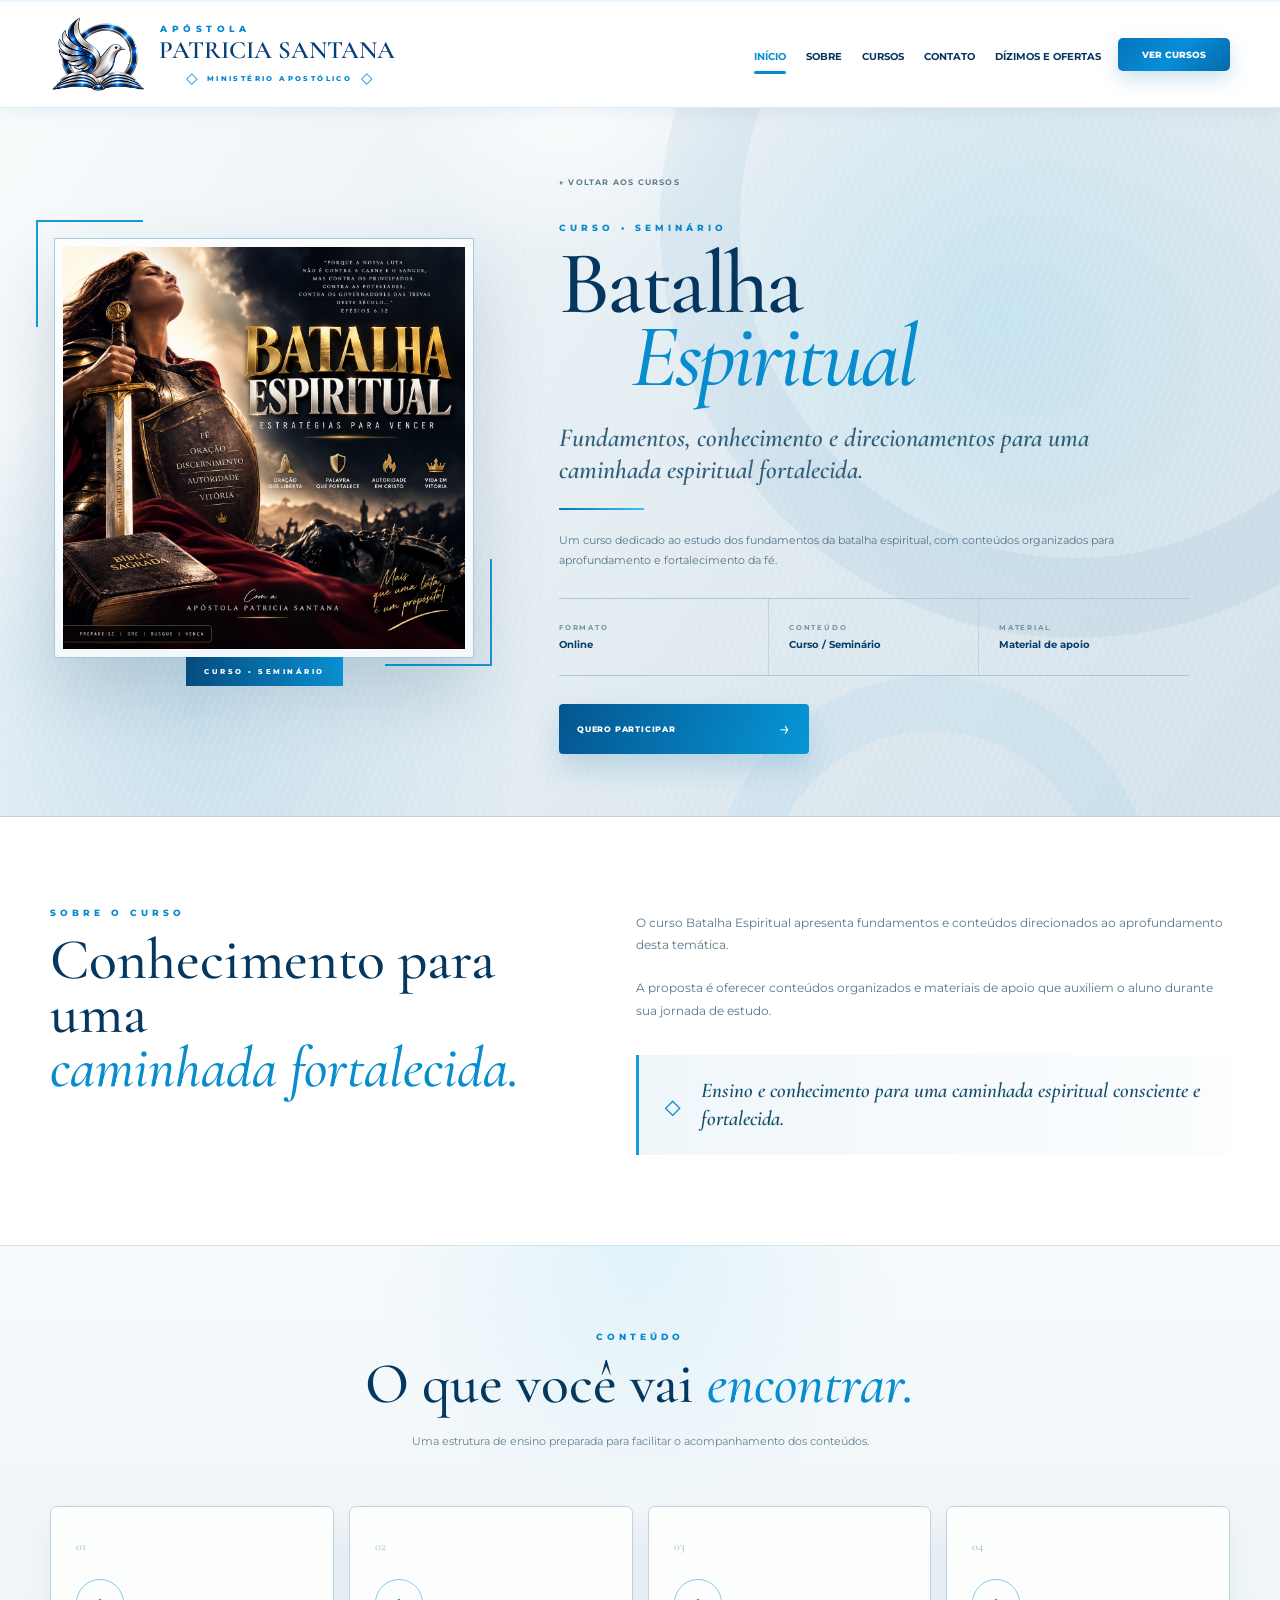
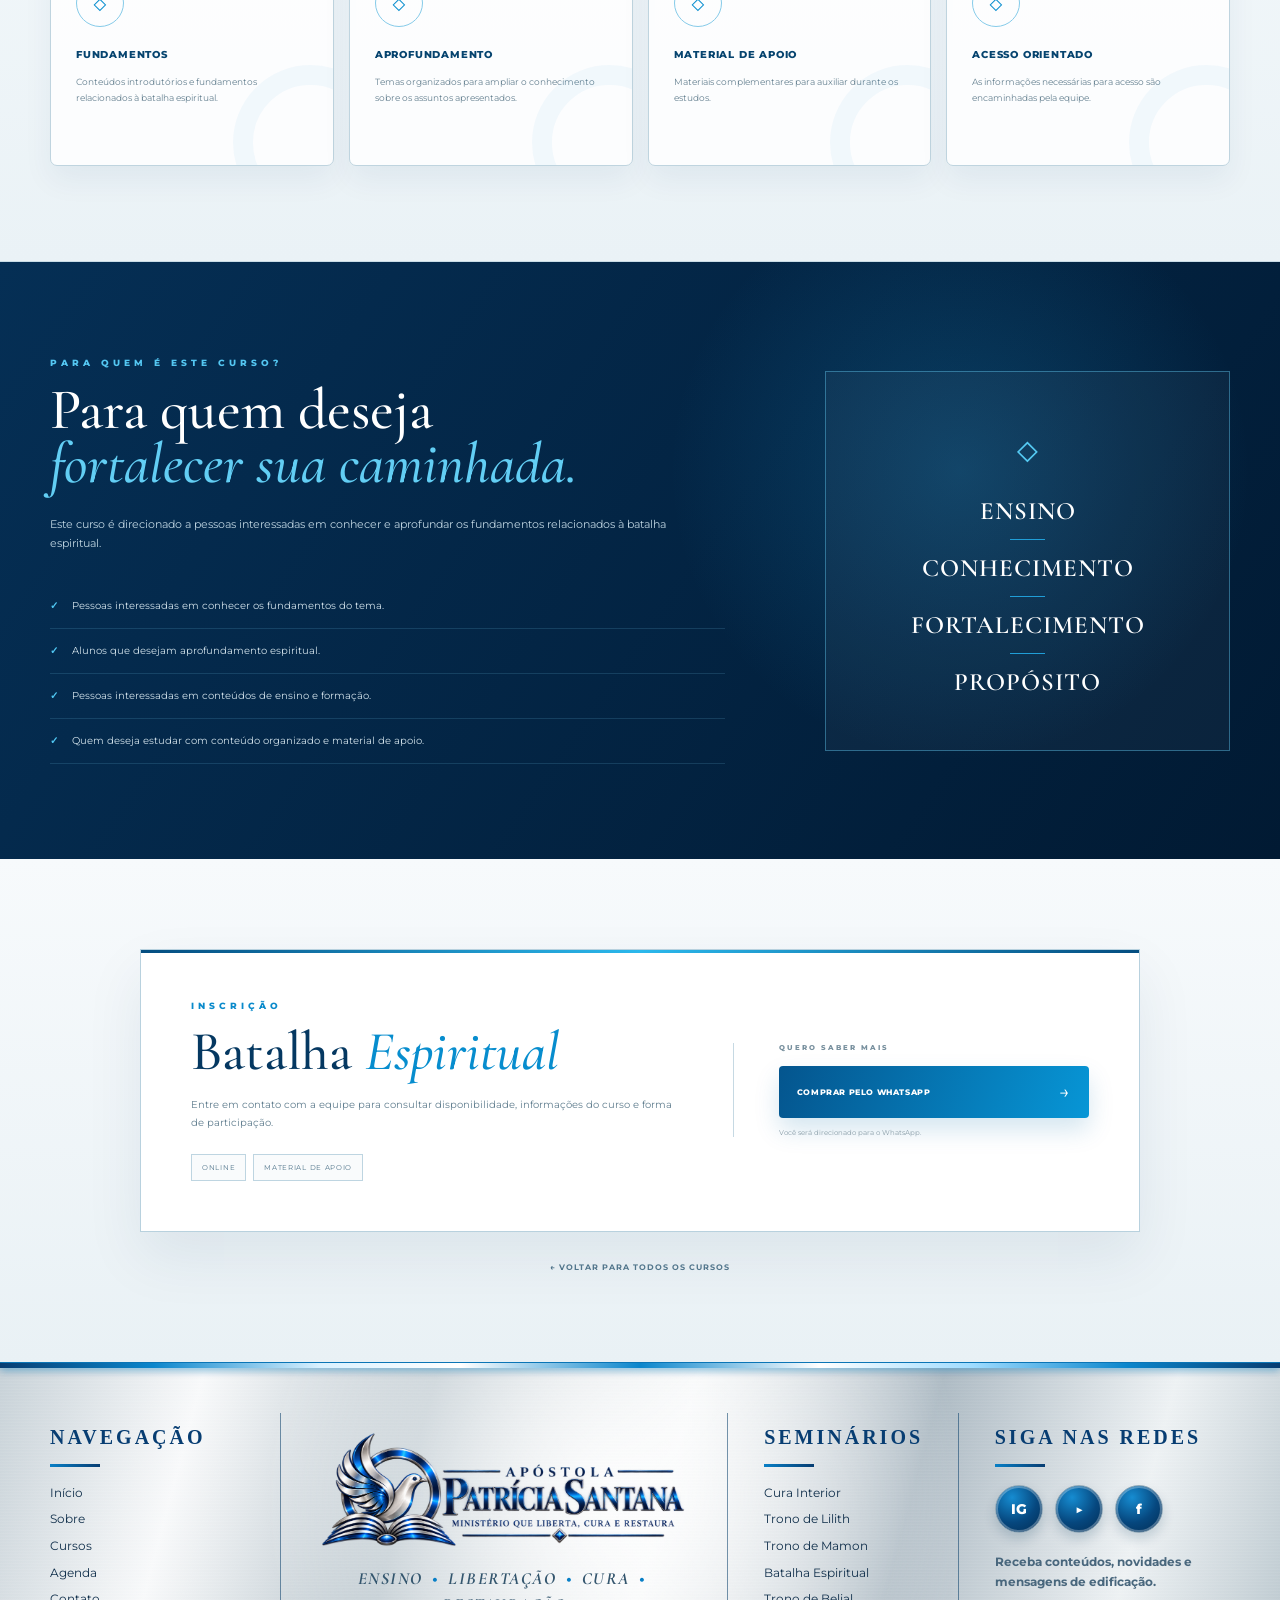
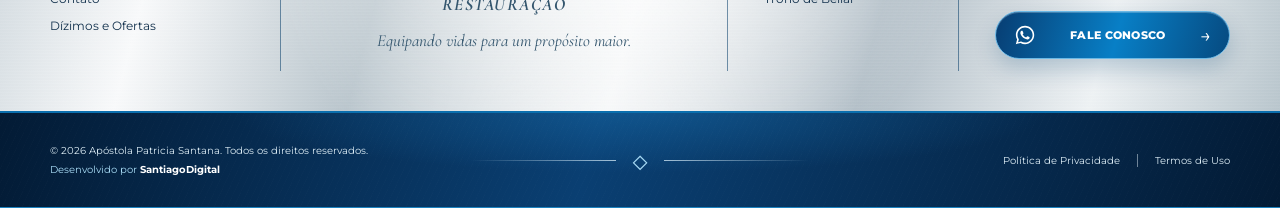
==== batalha-espiritual.html @ c406873e "Create batalha-espiritual.html" ====
<!DOCTYPE html>
<html lang="pt-BR">
<head>
    <meta charset="UTF-8">
    <meta name="viewport" content="width=device-width, initial-scale=1.0">

    <title>Batalha Espiritual | Apóstola Patricia Santana</title>
    <meta name="description" content="Conheça o curso Batalha Espiritual da Apóstola Patricia Santana.">

    <link rel="preconnect" href="https://fonts.googleapis.com">
    <link rel="preconnect" href="https://fonts.gstatic.com" crossorigin>

    <link href="https://fonts.googleapis.com/css2?family=Cormorant+Garamond:ital,wght@0,500;0,600;1,500;1,600&family=Montserrat:wght@400;500;600;700;800&display=swap" rel="stylesheet">

    <link rel="stylesheet" href="style.css">
    <link rel="stylesheet" href="css/header.css?v=5">
    <link rel="stylesheet" href="css/footer.css?v=6">
    <link rel="stylesheet" href="curso-detalhes.css?v=1">
</head>

<body>

<div id="site-header-slot"></div>

<main class="pagina-curso">

    <section class="curso-hero-detalhes">

        <div class="curso-hero-brilho curso-hero-brilho-1"></div>
        <div class="curso-hero-brilho curso-hero-brilho-2"></div>

        <div class="curso-detalhes-wrap curso-hero-grid">

            <div class="curso-hero-imagem">

                <div class="curso-hero-imagem-moldura">
                    <img src="batalha-espiritual.png" alt="Curso Batalha Espiritual">
                </div>

                <span class="curso-hero-imagem-legenda">
                    CURSO • SEMINÁRIO
                </span>

            </div>

            <div class="curso-hero-conteudo">

                <a class="curso-voltar-topo" href="cursos.html">
                    ← VOLTAR AOS CURSOS
                </a>

                <p class="curso-detalhes-kicker">
                    CURSO • SEMINÁRIO
                </p>

                <h1>
                    Batalha
                    <em>Espiritual</em>
                </h1>

                <p class="curso-hero-frase">
                    Fundamentos, conhecimento e direcionamentos para uma caminhada espiritual fortalecida.
                </p>

                <div class="curso-hero-linha"></div>

                <p class="curso-hero-descricao">
                    Um curso dedicado ao estudo dos fundamentos da batalha espiritual,
                    com conteúdos organizados para aprofundamento e fortalecimento da fé.
                </p>

                <div class="curso-info-rapida">

                    <div>
                        <span>FORMATO</span>
                        <strong>Online</strong>
                    </div>

                    <div>
                        <span>CONTEÚDO</span>
                        <strong>Curso / Seminário</strong>
                    </div>

                    <div>
                        <span>MATERIAL</span>
                        <strong>Material de apoio</strong>
                    </div>

                </div>

                <a class="curso-hero-cta"
                   href="https://wa.me/5511987663744?text=Ol%C3%A1%21%20Gostaria%20de%20saber%20mais%20sobre%20o%20curso%20Batalha%20Espiritual."
                   target="_blank"
                   rel="noopener">

                    <span>QUERO PARTICIPAR</span>
                    <b>→</b>

                </a>

            </div>

        </div>

    </section>


    <section class="curso-sobre">

        <div class="curso-detalhes-wrap curso-sobre-grid">

            <div class="curso-sobre-titulo">

                <p class="curso-detalhes-kicker">
                    SOBRE O CURSO
                </p>

                <h2>
                    Conhecimento para uma
                    <em>caminhada fortalecida.</em>
                </h2>

            </div>

            <div class="curso-sobre-texto">

                <p>
                    O curso Batalha Espiritual apresenta fundamentos e conteúdos
                    direcionados ao aprofundamento desta temática.
                </p>

                <p>
                    A proposta é oferecer conteúdos organizados e materiais
                    de apoio que auxiliem o aluno durante sua jornada de estudo.
                </p>

                <div class="curso-frase-destaque">

                    <span>◇</span>

                    <p>
                        Ensino e conhecimento para uma caminhada
                        espiritual consciente e fortalecida.
                    </p>

                </div>

            </div>

        </div>

    </section>


    <section class="curso-conteudo-secao">

        <div class="curso-detalhes-wrap">

            <div class="curso-secao-cabecalho">

                <p class="curso-detalhes-kicker">
                    CONTEÚDO
                </p>

                <h2>
                    O que você vai
                    <em>encontrar.</em>
                </h2>

                <p>
                    Uma estrutura de ensino preparada para facilitar o acompanhamento dos conteúdos.
                </p>

            </div>

            <div class="curso-beneficios-grid">

                <article class="curso-beneficio">
                    <span class="curso-beneficio-numero">01</span>
                    <div class="curso-beneficio-icone">◇</div>
                    <h3>FUNDAMENTOS</h3>
                    <p>Conteúdos introdutórios e fundamentos relacionados à batalha espiritual.</p>
                </article>

                <article class="curso-beneficio">
                    <span class="curso-beneficio-numero">02</span>
                    <div class="curso-beneficio-icone">◇</div>
                    <h3>APROFUNDAMENTO</h3>
                    <p>Temas organizados para ampliar o conhecimento sobre os assuntos apresentados.</p>
                </article>

                <article class="curso-beneficio">
                    <span class="curso-beneficio-numero">03</span>
                    <div class="curso-beneficio-icone">◇</div>
                    <h3>MATERIAL DE APOIO</h3>
                    <p>Materiais complementares para auxiliar durante os estudos.</p>
                </article>

                <article class="curso-beneficio">
                    <span class="curso-beneficio-numero">04</span>
                    <div class="curso-beneficio-icone">◇</div>
                    <h3>ACESSO ORIENTADO</h3>
                    <p>As informações necessárias para acesso são encaminhadas pela equipe.</p>
                </article>

            </div>

        </div>

    </section>


    <section class="curso-publico">

        <div class="curso-detalhes-wrap curso-publico-grid">

            <div class="curso-publico-conteudo">

                <p class="curso-detalhes-kicker">
                    PARA QUEM É ESTE CURSO?
                </p>

                <h2>
                    Para quem deseja
                    <em>fortalecer sua caminhada.</em>
                </h2>

                <p class="curso-publico-intro">
                    Este curso é direcionado a pessoas interessadas em conhecer
                    e aprofundar os fundamentos relacionados à batalha espiritual.
                </p>

                <ul class="curso-publico-lista">

                    <li><span>✓</span> Pessoas interessadas em conhecer os fundamentos do tema.</li>

                    <li><span>✓</span> Alunos que desejam aprofundamento espiritual.</li>

                    <li><span>✓</span> Pessoas interessadas em conteúdos de ensino e formação.</li>

                    <li><span>✓</span> Quem deseja estudar com conteúdo organizado e material de apoio.</li>

                </ul>

            </div>

            <div class="curso-publico-destaque">

                <span class="curso-publico-simbolo">◇</span>

                <p>ENSINO</p>
                <i></i>

                <p>CONHECIMENTO</p>
                <i></i>

                <p>FORTALECIMENTO</p>
                <i></i>

                <p>PROPÓSITO</p>

            </div>

        </div>

    </section>


    <section class="curso-inscricao">

        <div class="curso-detalhes-wrap">

            <div class="curso-inscricao-card">

                <div class="curso-inscricao-texto">

                    <p class="curso-detalhes-kicker">
                        INSCRIÇÃO
                    </p>

                    <h2>
                        Batalha
                        <em>Espiritual</em>
                    </h2>

                    <p>
                        Entre em contato com a equipe para consultar disponibilidade,
                        informações do curso e forma de participação.
                    </p>

                    <div class="curso-inscricao-tags">
                        <span>ONLINE</span>
                        <span>MATERIAL DE APOIO</span>
                    </div>

                </div>

                <div class="curso-inscricao-acao">

                    <p>QUERO SABER MAIS</p>

                    <a href="https://wa.me/5511987663744?text=Ol%C3%A1%21%20Gostaria%20de%20saber%20mais%20e%20comprar%20o%20curso%20Batalha%20Espiritual."
                       target="_blank"
                       rel="noopener">

                        COMPRAR PELO WHATSAPP
                        <span>→</span>

                    </a>

                    <small>Você será direcionado para o WhatsApp.</small>

                </div>

            </div>

            <a class="curso-voltar-final" href="cursos.html">
                ← VOLTAR PARA TODOS OS CURSOS
            </a>

        </div>

    </section>

</main>

<div id="site-footer-slot"></div>

<script src="js/components.js?v=6"></script>

</body>
</html>
---- style.css ----
/* =========================================================
   APÓSTOLA PATRICIA SANTANA
   SITE AZUL + PRATA METÁLICO
   CSS COMPLETO DA HOME
========================================================= */

/* =========================================================
   VARIÁVEIS / RESET
========================================================= */

:root {
    --navy: #052f5f;
    --navy-dark: #031d3b;
    --blue: #087fc6;
    --blue-light: #38ace8;
    --silver: #d9e2e8;
    --silver-light: #f5f8fa;
    --text: #19364f;
    --muted: #61788b;
    --line: #c8d5dd;
    --white: #ffffff;
}

* {
    margin: 0;
    padding: 0;
    box-sizing: border-box;
}

html {
    scroll-behavior: smooth;
}

body {
    margin: 0;
    font-family: "Montserrat", Arial, sans-serif;
    color: var(--text);
    background: #ffffff;
    overflow-x: hidden;
}

img {
    display: block;
    max-width: 100%;
}

a {
    color: inherit;
    text-decoration: none;
}

button,
input,
textarea,
select {
    font: inherit;
}

.wrap {
    width: min(1180px, calc(100% - 48px));
    margin: 0 auto;
}


/* =========================================================
   CABEÇALHO
========================================================= */

.header {
    position: sticky;
    top: 0;
    z-index: 1000;
    width: 100%;
    background:
        linear-gradient(
            90deg,
            #ffffff 0%,
            #ffffff 56%,
            #f4f8fb 100%
        );
    border-bottom: 1px solid #d8e2e9;
    box-shadow: 0 5px 22px rgba(4, 46, 87, 0.05);
}

.navwrap {
    min-height: 98px;
    display: flex;
    align-items: center;
    gap: 28px;
}

.brand {
    display: flex;
    align-items: center;
    gap: 13px;
    flex-shrink: 0;
}

.brand img {
    width: 92px;
    height: 78px;
    object-fit: contain;
}

.brand span {
    display: flex;
    flex-direction: column;
    justify-content: center;
}

.brand strong {
    font-family: Georgia, "Times New Roman", serif;
    font-size: 17px;
    line-height: 1;
    letter-spacing: 1px;
    color: #073f78;
    white-space: nowrap;
}

.brand small {
    margin-top: 8px;
    color: #087fc6;
    font-size: 9px;
    font-weight: 700;
    letter-spacing: 4px;
    line-height: 1;
    white-space: nowrap;
}

.header nav {
    margin-left: auto;
    display: flex;
    align-items: center;
    gap: 30px;
}

.header nav a {
    position: relative;
    padding: 39px 0 35px;
    color: #061f38;
    font-size: 11px;
    font-weight: 700;
    white-space: nowrap;
}

.header nav a::after {
    content: "";
    position: absolute;
    left: 50%;
    bottom: 22px;
    width: 0;
    height: 2px;
    background: #0787d4;
    transform: translateX(-50%);
    transition: width 0.25s ease;
}

.header nav a:hover::after,
.header nav a.active::after {
    width: 100%;
}

.header nav a:hover,
.header nav a.active {
    color: #087fc6;
}

.topbtn {
    flex-shrink: 0;
    min-width: 140px;
    padding: 13px 15px;
    border-radius: 6px;
    background:
        linear-gradient(
            135deg,
            #056cae 0%,
            #0b8bd3 55%,
            #056aa9 100%
        );
    color: #ffffff;
    text-align: center;
    font-size: 12px;
    font-weight: 700;
    box-shadow: 0 10px 24px rgba(5, 105, 170, 0.22);
    transition: 0.25s ease;
}

.topbtn:hover {
    transform: translateY(-2px);
    box-shadow: 0 14px 28px rgba(5, 105, 170, 0.3);
}

.menu {
    display: none;
    border: 0;
    background: transparent;
    color: #073f78;
    font-size: 27px;
    cursor: pointer;
}


/* =========================================================
   ELEMENTOS GERAIS
========================================================= */

.eyebrow {
    margin-bottom: 18px;
    color: #087fc6;
    font-size: 11px;
    font-weight: 800;
    letter-spacing: 4px;
    text-transform: uppercase;
}

.eyebrow.light {
    color: #5bc4ff;
}

.btn {
    display: inline-flex;
    align-items: center;
    justify-content: center;
    min-height: 50px;
    padding: 0 27px;
    border-radius: 5px;
    font-size: 11px;
    font-weight: 800;
    letter-spacing: 0.6px;
    transition: 0.25s ease;
}

.btn.primary {
    color: #ffffff;
    background:
        linear-gradient(
            135deg,
            #034e8c,
            #078bd3 55%,
            #034e8c
        );
    box-shadow: 0 10px 25px rgba(2, 75, 135, 0.22);
}

.btn.primary:hover {
    transform: translateY(-2px);
    box-shadow: 0 14px 28px rgba(2, 75, 135, 0.3);
}

.btn.secondary {
    color: #073f78;
    border: 1px solid #9eb5c5;
    background: rgba(255, 255, 255, 0.55);
}

.btn.secondary:hover {
    border-color: #087fc6;
    background: #ffffff;
}

.btn.white {
    color: #073f78;
    background: #ffffff;
    box-shadow: 0 10px 28px rgba(0, 0, 0, 0.13);
}


/* =========================================================
   HERO
========================================================= */

.hero {
    position: relative;
    overflow: hidden;
    padding: 105px 0 92px;

    background:
        radial-gradient(
            circle at 80% 24%,
            rgba(255, 255, 255, 0.95) 0,
            rgba(255, 255, 255, 0.3) 22%,
            transparent 43%
        ),
        linear-gradient(
            118deg,
            #edf2f5 0%,
            #cbd5dc 29%,
            #f9fafb 53%,
            #bcc9d2 77%,
            #edf3f6 100%
        );
}

.hero::before {
    content: "";
    position: absolute;
    inset: 0;
    opacity: 0.25;
    pointer-events: none;
    background:
        repeating-linear-gradient(
            105deg,
            transparent 0,
            transparent 4px,
            rgba(255,255,255,0.4) 5px,
            transparent 6px
        );
}

.hero::after {
    content: "";
    position: absolute;
    width: 620px;
    height: 620px;
    right: -270px;
    top: -260px;
    border: 75px solid rgba(4, 111, 180, 0.08);
    border-radius: 50%;
}

.hero-grid {
    position: relative;
    z-index: 2;
    display: grid;
    grid-template-columns: 1.05fr 0.95fr;
    align-items: center;
    gap: 85px;
}

.hero h1 {
    max-width: 690px;
    color: #07375f;
    font-family: "Cormorant Garamond", Georgia, serif;
    font-size: clamp(52px, 5vw, 78px);
    font-weight: 600;
    line-height: 0.93;
    letter-spacing: -2px;
}

.hero h1 em {
    color: #0786d1;
    font-weight: 500;
}

.lead {
    max-width: 600px;
    margin-top: 28px;
    color: #536f82;
    font-size: 15px;
    line-height: 1.9;
}

.actions {
    display: flex;
    flex-wrap: wrap;
    gap: 13px;
    margin-top: 34px;
}

.hero-tags {
    display: flex;
    flex-wrap: wrap;
    gap: 26px;
    margin-top: 46px;
    padding-top: 25px;
    border-top: 1px solid rgba(7, 63, 120, 0.18);
}

.hero-tags span {
    color: #0786d1;
    font-family: Georgia, serif;
    font-size: 14px;
}

.hero-tags b {
    margin-left: 7px;
    color: #19364f;
    font-family: "Montserrat", sans-serif;
    font-size: 13px;
    letter-spacing: 0.5px;
}

.hero-art {
    position: relative;
    min-height: 520px;
    display: flex;
    align-items: center;
    justify-content: center;
}

.chrome {
    position: relative;
    width: min(420px, 100%);
    padding: 10px;
    border-radius: 210px 210px 22px 22px;
    background:
        linear-gradient(
            135deg,
            #ffffff 0%,
            #8f9ca5 16%,
            #ffffff 31%,
            #057fc7 46%,
            #dce4e9 62%,
            #ffffff 78%,
            #537181 100%
        );
    box-shadow:
        0 28px 50px rgba(5, 42, 72, 0.18),
        0 0 0 1px rgba(6, 72, 120, 0.18);
}

.photo {
    height: 500px;
    border-radius: 200px 200px 15px 15px;
    display: flex;
    flex-direction: column;
    align-items: center;
    justify-content: center;
    overflow: hidden;

    background:
        radial-gradient(
            circle at 50% 25%,
            #ffffff 0%,
            #edf2f5 30%,
            #aab8c2 72%,
            #708592 100%
        );
}

.photo span {
    color: rgba(5, 66, 112, 0.26);
    font-family: "Cormorant Garamond", Georgia, serif;
    font-size: 100px;
    font-weight: 600;
}

.photo small {
    color: #456478;
    font-size: 9px;
    font-weight: 800;
    letter-spacing: 3px;
}

.floating {
    position: absolute;
    right: -15px;
    bottom: 45px;
    min-width: 245px;
    padding: 20px 25px;
    border: 1px solid rgba(255,255,255,0.75);
    border-radius: 8px;
    background:
        linear-gradient(
            135deg,
            rgba(255,255,255,0.94),
            rgba(213,226,235,0.94)
        );
    box-shadow: 0 18px 38px rgba(5, 49, 84, 0.18);
}

.floating small {
    display: block;
    margin-bottom: 7px;
    color: #0786d1;
    font-size: 9px;
    font-weight: 800;
    letter-spacing: 2px;
}

.floating strong {
    color: #073f78;
    font-family: Georgia, serif;
    font-size: 18px;
    line-height: 1.25;
}


/* =========================================================
   TRAJETÓRIA — CARDS COM IMAGENS
========================================================= */

.trajetoria-nova {
    position: relative;
    padding: 78px 0 72px;
    overflow: hidden;
    border-top: 1px solid #c8d7e1;
    border-bottom: 1px solid #c8d7e1;
    background:
        radial-gradient(circle at 50% 42%, rgba(255,255,255,.98) 0%, rgba(255,255,255,.82) 24%, transparent 48%),
        linear-gradient(120deg, #edf4f8 0%, #fff 28%, #e5eff5 52%, #fff 74%, #e8f1f6 100%);
}

.trajetoria-nova::before,
.trajetoria-nova::after {
    content: "";
    position: absolute;
    width: 520px;
    height: 520px;
    border: 72px solid rgba(15,133,205,.045);
    border-radius: 50%;
    pointer-events: none;
}

.trajetoria-nova::before { left: -330px; top: -260px; }
.trajetoria-nova::after { right: -330px; bottom: -300px; }

.trajetoria-showcase {
    position: relative;
    z-index: 2;
    display: grid;
    grid-template-columns: .92fr .92fr 1.65fr .92fr .92fr;
    align-items: center;
    gap: 18px;
}

.trajetoria-card {
    min-width: 0;
    overflow: hidden;
    border: 1px solid rgba(8,92,151,.12);
    border-radius: 18px;
    background: rgba(255,255,255,.88);
    box-shadow: 0 18px 38px rgba(10,68,108,.10);
    transition: .25s ease;
}

.trajetoria-card:hover {
    transform: translateY(-5px);
    box-shadow: 0 24px 46px rgba(10,68,108,.16);
}

.trajetoria-card > img {
    width: 100%;
    height: 185px;
    object-fit: cover;
}

.trajetoria-card-copy {
    min-height: 176px;
    padding: 22px 15px 24px;
    display: flex;
    flex-direction: column;
    align-items: center;
    text-align: center;
}

.trajetoria-card-copy h3 {
    min-height: 46px;
    display: flex;
    align-items: center;
    justify-content: center;
    color: #073f72;
    font-size: 12px;
    font-weight: 800;
    line-height: 1.35;
}

.trajetoria-card-copy > span {
    width: 42px;
    height: 2px;
    margin: 15px 0;
    background: linear-gradient(90deg, #0a73b8, #35b8f2);
}

.trajetoria-card-copy p {
    color: #617b8e;
    font-size: 11px;
    line-height: 1.65;
}

.trajetoria-centro {
    min-width: 0;
    padding: 0 22px;
    display: flex;
    flex-direction: column;
    align-items: center;
    justify-content: center;
    text-align: center;
}

.trajetoria-centro small {
    color: #087fc6;
    font-size: 15px;
    font-weight: 800;
    letter-spacing: 5px;
}

.trajetoria-mini-line {
    width: 48px;
    height: 2px;
    margin: 15px 0 22px;
    background: linear-gradient(90deg, transparent, #1596dc, transparent);
}

.trajetoria-centro h2 {
    margin: 0;
    color: #073f72;
    font-family: "Cormorant Garamond", Georgia, serif;
    font-size: clamp(45px, 4vw, 64px);
    font-weight: 600;
    line-height: .84;
    letter-spacing: -1px;
}

.trajetoria-centro h2 em {
    color: #078bd3;
    font-weight: 500;
}

.trajetoria-ornamento {
    width: 100%;
    margin: 25px 0 20px;
    display: flex;
    align-items: center;
    justify-content: center;
    gap: 13px;
}

.trajetoria-ornamento i {
    width: 90px;
    height: 1px;
    background: linear-gradient(90deg, transparent, #78a9c8);
}

.trajetoria-ornamento i:last-child { transform: rotate(180deg); }

.trajetoria-ornamento b {
    color: #0786d1;
    font-size: 25px;
    font-weight: 400;
}

.trajetoria-frase {
    margin: 0;
    color: #153f67;
    font-family: "Cormorant Garamond", Georgia, serif;
    font-size: 25px;
    line-height: 1.15;
}

.trajetoria-frase em {
    color: #078bd3;
    font-weight: 600;
}

.trajetoria-impacto {
    margin-top: 15px;
    color: #073f72;
    font-family: "Cormorant Garamond", Georgia, serif;
    font-size: 15px;
    font-weight: 600;
    letter-spacing: 1.5px;
}

.trajetoria-link {
    margin-top: 24px;
    padding: 12px 25px;
    border: 1px solid #168dd1;
    border-radius: 28px;
    color: #087fc6;
    background: rgba(255,255,255,.58);
    font-size: 9px;
    font-weight: 800;
    transition: .25s ease;
}

.trajetoria-link:hover {
    color: #fff;
    background: #087fc6;
}


/* =========================================================
   CURSOS
========================================================= */

.courses {
    position: relative;
    padding: 100px 0 110px;
    overflow: hidden;

    background:
        radial-gradient(
            circle at 75% 15%,
            rgba(20, 138, 210, 0.22),
            transparent 32%
        ),
        linear-gradient(
            135deg,
            #021a31 0%,
            #063d70 47%,
            #02172c 100%
        );
}

.courses::before {
    content: "";
    position: absolute;
    inset: 0;
    opacity: 0.12;
    background:
        repeating-linear-gradient(
            115deg,
            transparent 0,
            transparent 5px,
            rgba(255,255,255,0.15) 6px
        );
}

.courses .wrap {
    position: relative;
    z-index: 2;
}

.section-head {
    margin-bottom: 42px;
    display: flex;
    align-items: flex-end;
    justify-content: space-between;
    gap: 30px;
}

.section-head h2 {
    max-width: 680px;
    color: #ffffff;
    font-family: "Cormorant Garamond", Georgia, serif;
    font-size: clamp(39px, 4vw, 58px);
    font-weight: 500;
    line-height: 1;
}

.section-head h2 em {
    color: #68c9ff;
    font-weight: 500;
}

.section-head > a {
    padding-bottom: 7px;
    color: #7fd1ff;
    border-bottom: 1px solid #7fd1ff;
    font-size: 10px;
    font-weight: 800;
}

.cards {
    display: grid;
    grid-template-columns: repeat(4, 1fr);
    gap: 18px;
}

.cards article {
    overflow: hidden;
    border: 1px solid rgba(180, 222, 246, 0.22);
    border-radius: 8px;
    background:
        linear-gradient(
            160deg,
            rgba(255,255,255,0.11),
            rgba(255,255,255,0.035)
        );
    box-shadow: 0 20px 40px rgba(0,0,0,0.16);
    transition: transform 0.25s ease, border-color 0.25s ease;
}

.cards article:hover {
    transform: translateY(-6px);
    border-color: rgba(100, 199, 255, 0.6);
}

.cards article > img {
    width: 100%;
    aspect-ratio: 4 / 3;
    object-fit: cover;
}

.cards article > div {
    padding: 24px 22px 26px;
}

.cards h3 {
    color: #ffffff;
    font-family: "Cormorant Garamond", Georgia, serif;
    font-size: 27px;
    font-weight: 600;
}

.cards p {
    min-height: 58px;
    margin-top: 10px;
    color: #bed1de;
    font-size: 12px;
    line-height: 1.65;
}

.cards a {
    display: inline-block;
    margin-top: 18px;
    color: #5cc5ff;
    font-size: 10px;
    font-weight: 800;
    letter-spacing: 1px;
}


/* =========================================================
   BATALHA ESPIRITUAL
========================================================= */

.feature {
    padding: 100px 0;
    overflow: hidden;

    background:
        linear-gradient(
            120deg,
            #f9fafb 0%,
            #d6dfe4 34%,
            #ffffff 58%,
            #c4d0d7 100%
        );
}

.feature-grid {
    display: grid;
    grid-template-columns: 0.95fr 1.05fr;
    align-items: center;
    gap: 75px;
}

.feature h2 {
    color: #073b68;
    font-family: "Cormorant Garamond", Georgia, serif;
    font-size: clamp(42px, 4vw, 61px);
    font-weight: 500;
    line-height: 1;
}

.feature h2 em {
    color: #0786d1;
    font-weight: 500;
}

.feature p:not(.eyebrow) {
    max-width: 560px;
    margin: 25px 0 30px;
    color: #587185;
    font-size: 14px;
    line-height: 1.8;
}

.bible {
    position: relative;
    display: flex;
    align-items: center;
    justify-content: center;
}

.bible::before {
    content: "";
    position: absolute;
    width: 440px;
    height: 440px;
    border-radius: 50%;
    background: radial-gradient(circle, rgba(0, 135, 215, 0.2), transparent 67%);
}

.bible img {
    position: relative;
    z-index: 2;
    width: min(570px, 100%);
    filter: drop-shadow(0 24px 25px rgba(3, 45, 78, 0.22));
}


/* =========================================================
   AGENDA
========================================================= */

.agenda {
    padding: 95px 0;
    background:
        radial-gradient(
            circle at 50% 0%,
            rgba(31, 150, 220, 0.12),
            transparent 50%
        ),
        #ffffff;
}

.center {
    text-align: center;
}

.agenda h2 {
    color: #073f72;
    font-family: "Cormorant Garamond", Georgia, serif;
    font-size: clamp(42px, 4vw, 58px);
    font-weight: 500;
}

.agenda h2 em {
    color: #0786d1;
}

.agenda .center > p:last-child {
    margin-top: 17px;
    color: #637b8c;
    font-size: 14px;
}


/* =========================================================
   CONTATO
========================================================= */

.contact {
    padding: 80px 0;
    background:
        radial-gradient(
            circle at 80% 30%,
            rgba(29, 151, 224, 0.25),
            transparent 30%
        ),
        linear-gradient(
            135deg,
            #021a31,
            #064579 58%,
            #02213d
        );
}

.contact-grid {
    display: flex;
    align-items: center;
    justify-content: space-between;
    gap: 60px;
}

.contact h2 {
    color: #ffffff;
    font-family: "Cormorant Garamond", Georgia, serif;
    font-size: 52px;
    font-weight: 500;
}

.contact h2 em {
    color: #64c9ff;
}

.contact p:not(.eyebrow) {
    max-width: 650px;
    margin-top: 14px;
    color: #c1d4df;
    font-size: 13px;
    line-height: 1.8;
}


/* =========================================================
   DÍZIMOS E OFERTAS
========================================================= */

.offers {
    padding: 95px 0;
    background:
        linear-gradient(
            115deg,
            #f7f9fa,
            #d9e1e6 48%,
            #f9fafb
        );
}

.offers-grid {
    display: grid;
    grid-template-columns: 0.85fr 1.15fr;
    align-items: center;
    gap: 75px;
}

.offers img {
    width: 100%;
    max-height: 440px;
    object-fit: contain;
    filter: drop-shadow(0 20px 25px rgba(6, 56, 91, 0.15));
}

.offers h2 {
    color: #073f72;
    font-family: "Cormorant Garamond", Georgia, serif;
    font-size: clamp(42px, 4vw, 60px);
    font-weight: 500;
}

.offers h2 em {
    color: #0786d1;
}

.offers p:not(.eyebrow) {
    max-width: 580px;
    margin-top: 20px;
    color: #5c7485;
    font-size: 14px;
    line-height: 1.8;
}


/* =========================================================
   RODAPÉ PREMIUM
   PRATA METÁLICO + AZUL
========================================================= */

.footer-premium {
    position: relative;
    width: 100%;
    color: #0b3158;
    font-family: "Montserrat", Arial, sans-serif;
    overflow: hidden;
}

.footer-metal {
    position: relative;
    padding: 48px 0 40px;
    border-top: 3px solid #0b6fae;
    border-bottom: 2px solid #0b6fae;

    background:
        radial-gradient(
            circle at 48% 38%,
            rgba(255,255,255,0.96) 0%,
            rgba(255,255,255,0.46) 25%,
            transparent 50%
        ),
        linear-gradient(
            105deg,
            #c8d2d8 0%,
            #f9fafb 15%,
            #b9c5cc 32%,
            #f4f6f7 51%,
            #aebbc4 69%,
            #eef2f4 86%,
            #b9c6cd 100%
        );
}

.footer-metal::before {
    content: "";
    position: absolute;
    inset: 0;
    pointer-events: none;
    opacity: 0.35;
    background:
        repeating-linear-gradient(
            0deg,
            rgba(255,255,255,0.12) 0,
            rgba(255,255,255,0.12) 1px,
            rgba(20,54,76,0.035) 2px,
            transparent 3px
        );
}

.footer-metal::after {
    content: "";
    position: absolute;
    top: -2px;
    left: 0;
    right: 0;
    height: 5px;
    background:
        linear-gradient(
            90deg,
            transparent,
            #30c7ff 12%,
            #ffffff 18%,
            #0b4c84 32%,
            #ffffff 50%,
            #148ed3 70%,
            #ffffff 84%,
            transparent
        );
    box-shadow: 0 0 15px rgba(20, 153, 222, 0.8);
}

.footer-premium-grid {
    position: relative;
    z-index: 2;
    display: grid;
    grid-template-columns: 0.85fr 1.65fr 0.85fr 1fr;
    align-items: stretch;
}

.footer-col {
    padding: 12px 36px;
    border-right: 1px solid rgba(8, 63, 107, 0.55);
}

.footer-nav {
    padding-left: 0;
}

.footer-social {
    padding-right: 0;
    border-right: 0;
}

.footer-col h4 {
    margin: 0;
    color: #073d72;
    font-family: Georgia, "Times New Roman", serif;
    font-size: 20px;
    font-weight: 600;
    letter-spacing: 3px;
}

.footer-title-line {
    display: block;
    width: 50px;
    height: 3px;
    margin: 15px 0 18px;
    background:
        linear-gradient(
            90deg,
            #087fc6,
            #073d72
        );
}

.footer-col > a {
    display: block;
    width: fit-content;
    margin: 0 0 11px;
    color: #102f4b;
    font-size: 12px;
    line-height: 1.3;
    transition: 0.2s ease;
}

.footer-col > a:hover {
    color: #0786d1;
    transform: translateX(3px);
}

.footer-logo-area {
    min-width: 0;
    padding: 0 38px;
    display: flex;
    flex-direction: column;
    align-items: center;
    justify-content: center;
    text-align: center;
    border-right: 1px solid rgba(8, 63, 107, 0.55);
}

.footer-logo-area img {
    display: block;
    width: 100%;
    max-width: 430px;
    height: auto;
    max-height: 190px;
    object-fit: contain;
}

.footer-logo-area p {
    margin-top: 12px;
    color: #34566e;
    font-family: "Cormorant Garamond", Georgia, serif;
    font-size: 17px;
    font-style: italic;
}

.social-buttons {
    display: flex;
    gap: 12px;
    margin: 0 0 19px;
}

.social-buttons a {
    width: 48px;
    height: 48px;
    display: flex;
    align-items: center;
    justify-content: center;
    border: 1px solid #91a8b7;
    border-radius: 50%;

    background:
        radial-gradient(
            circle at 35% 25%,
            #168cd1,
            #06477e 55%,
            #032c52
        );

    color: #ffffff;
    font-size: 14px;
    font-weight: 800;

    box-shadow:
        inset 0 0 0 2px rgba(255,255,255,0.28),
        0 6px 12px rgba(4, 53, 89, 0.18);

    transition: 0.2s ease;
}

.social-buttons a:hover {
    transform: translateY(-3px);
    box-shadow:
        inset 0 0 0 2px rgba(255,255,255,0.35),
        0 9px 17px rgba(4, 53, 89, 0.26);
}

.footer-social > p {
    max-width: 260px;
    margin: 0 0 20px;
    color: #49677d;
    font-size: 12px;
    font-weight: 700;
    line-height: 1.65;
}

.footer-social .footer-whatsapp {
    width: 100%;
    max-width: 245px;
    min-height: 48px;
    margin: 0;
    padding: 0 18px;

    display: flex;
    align-items: center;
    justify-content: space-between;

    border: 1px solid #6bb8e5;
    border-radius: 30px;

    background:
        linear-gradient(
            105deg,
            #073d72,
            #087fc6,
            #064a80
        );

    color: #ffffff;

    box-shadow:
        0 10px 22px rgba(4, 65, 108, 0.22),
        inset 0 1px 0 rgba(255,255,255,0.24);
}

.footer-social .footer-whatsapp:hover {
    color: #ffffff;
    transform: translateY(-2px);
}

.footer-whatsapp strong {
    font-size: 11px;
    letter-spacing: 0.3px;
}

.wa-icon {
    font-size: 16px;
}

.wa-arrow {
    font-size: 19px;
}


/* =========================================================
   FAIXA INFERIOR DO RODAPÉ
========================================================= */

.footer-bottom-premium {
    position: relative;
    min-height: 84px;

    background:
        radial-gradient(
            ellipse at 50% 0%,
            rgba(30, 131, 200, 0.28),
            transparent 45%
        ),
        linear-gradient(
            105deg,
            #031b35,
            #0a3f72 46%,
            #031b35
        );

    border-bottom: 1px solid #1c83c0;
}

.footer-bottom-premium::before {
    content: "";
    position: absolute;
    inset: 0;
    opacity: 0.16;
    pointer-events: none;
    background:
        repeating-linear-gradient(
            115deg,
            transparent 0,
            transparent 5px,
            rgba(255,255,255,0.1) 6px
        );
}

.footer-bottom-content {
    position: relative;
    z-index: 2;
    min-height: 84px;
    display: grid;
    grid-template-columns: 1fr auto 1fr;
    align-items: center;
    gap: 25px;
}

.footer-bottom-content > p {
    color: #d6e1e8;
    font-size: 10px;
}

.footer-diamond {
    position: relative;
    color: #a9dcf6;
    font-size: 27px;
}

.footer-diamond::before,
.footer-diamond::after {
    content: "";
    position: absolute;
    top: 50%;
    width: 145px;
    height: 1px;
    background:
        linear-gradient(
            90deg,
            transparent,
            rgba(214,236,248,0.75)
        );
}

.footer-diamond::before {
    right: 32px;
}

.footer-diamond::after {
    left: 32px;
    transform: rotate(180deg);
}

.footer-legal {
    display: flex;
    align-items: center;
    justify-content: flex-end;
    gap: 17px;
}

.footer-legal a {
    color: #c6d6e0;
    font-size: 10px;
}

.footer-legal a:hover {
    color: #ffffff;
}

.footer-legal i {
    width: 1px;
    height: 13px;
    background: rgba(198, 214, 224, 0.55);
}


/* =========================================================
   TABLET
========================================================= */

@media (max-width: 1150px) {

    .navwrap {
        gap: 18px;
    }

    .brand strong {
        font-size: 9px;
    }

    .brand small {
        letter-spacing: 1.8px;
    }

    .header nav {
        gap: 18px;
    }

    .header nav a {
        font-size: 10px;
    }

    .topbtn {
        min-width: 120px;
        padding-left: 15px;
        padding-right: 15px;
    }

    .hero-grid {
        gap: 45px;
    }

    .trajetoria-layout {
        grid-template-columns: 1fr;
    }

    .trajetoria-centro {
        order: -1;
        padding-bottom: 50px;
    }

    .trajetoria-item {
        min-height: 210px;
    }

    .trajetoria-lado:first-child .trajetoria-item:first-child {
        border-left: 1px solid #aabdc7;
    }

    .cards {
        grid-template-columns: repeat(2, 1fr);
    }

    .footer-premium-grid {
        grid-template-columns: 1fr 1.4fr;
    }

    .footer-col,
    .footer-logo-area {
        border-bottom: 1px solid rgba(8, 63, 107, 0.35);
    }

    .footer-logo-area {
        border-right: 0;
    }

    .footer-ministerio {
        padding-left: 0;
        border-bottom: 0;
    }

    .footer-social {
        border-bottom: 0;
    }
}


/* =========================================================
   MENU MOBILE / TABLET
========================================================= */

@media (max-width: 900px) {

    .wrap {
        width: min(100% - 34px, 1180px);
    }

    .navwrap {
        position: relative;
        min-height: 80px;
    }

    .brand img {
        width: 67px;
        height: 59px;
    }

    .brand strong {
        font-size: 17px;
    }

    .brand small {
        margin-top: 5px;
        font-size: 7px;
        letter-spacing: 2px;
    }

    .menu {
        display: block;
        margin-left: auto;
    }

    .topbtn {
        display: none;
    }

    .header nav {
        position: absolute;
        top: 80px;
        left: 0;
        right: 0;

        display: none;
        flex-direction: column;
        align-items: stretch;
        gap: 0;

        padding: 12px 18px 20px;

        background: rgba(255,255,255,0.98);
        border-top: 1px solid #dbe5eb;
        border-bottom: 1px solid #c8d6df;

        box-shadow: 0 15px 30px rgba(3, 42, 70, 0.12);
    }

    .header nav.open {
        display: flex;
    }

    .header nav a {
        width: 100%;
        padding: 15px 4px;
        border-bottom: 1px solid #e4ebef;
        font-size: 12px;
    }

    .header nav a::after {
        display: none;
    }

    .hero {
        padding: 72px 0;
    }

    .hero-grid {
        grid-template-columns: 1fr;
        gap: 55px;
    }

    .hero-art {
        min-height: 460px;
    }

    .chrome {
        max-width: 360px;
    }

    .photo {
        height: 430px;
    }

    .floating {
        right: 5%;
    }

    .feature-grid,
    .offers-grid {
        grid-template-columns: 1fr;
    }

    .bible {
        margin-top: 20px;
    }

    .offers img {
        max-height: 350px;
    }

    .contact-grid {
        flex-direction: column;
        align-items: flex-start;
    }
}


/* =========================================================
   CELULAR
========================================================= */

@media (max-width: 650px) {

    .wrap {
        width: calc(100% - 30px);
    }

    .header {
        position: sticky;
    }

    .navwrap {
        min-height: 74px;
        gap: 10px;
    }

    .brand {
        gap: 8px;
        min-width: 0;
    }

    .brand img {
        width: 57px;
        height: 52px;
    }

    .brand span {
        min-width: 0;
    }

    .brand strong {
        font-size: 15px;
        letter-spacing: 0.4px;
    }

    .brand small {
        font-size: 10px;
        letter-spacing: 1.5px;
        white-space: nowrap;
    }

    .menu {
        flex-shrink: 0;
        font-size: 24px;
    }

    .header nav {
        top: 74px;
    }

    .hero {
        padding: 58px 0 62px;
    }

    .eyebrow {
        margin-bottom: 14px;
        font-size: 9px;
        letter-spacing: 2.6px;
    }

    .hero h1 {
        font-size: 47px;
        letter-spacing: -1px;
    }

    .lead {
        margin-top: 22px;
        font-size: 13px;
        line-height: 1.75;
    }

    .actions {
        flex-direction: column;
    }

    .actions .btn {
        width: 100%;
    }

    .hero-tags {
        display: grid;
        grid-template-columns: 1fr;
        gap: 11px;
        margin-top: 32px;
    }

    .hero-art {
        min-height: 410px;
    }

    .chrome {
        width: 290px;
    }

    .photo {
        height: 375px;
    }

    .photo span {
        font-size: 80px;
    }

    .floating {
        right: 0;
        bottom: 20px;
        min-width: 210px;
        padding: 17px 20px;
    }

    .trajetoria-nova {
        padding: 65px 0;
    }

    .trajetoria-centro {
        padding: 0 5px 40px;
    }

    .trajetoria-centro h2 {
        font-size: 43px;
    }

    .trajetoria-lado {
        grid-template-columns: 1fr;
    }

    .trajetoria-item {
        min-height: 185px;
        border-right: 1px solid #aabdc7;
        border-bottom: 1px solid #aabdc7;
    }

    .courses {
        padding: 70px 0;
    }

    .section-head {
        align-items: flex-start;
        flex-direction: column;
    }

    .section-head h2 {
        font-size: 43px;
    }

    .cards {
        grid-template-columns: 1fr;
    }

    .cards p {
        min-height: auto;
    }

    .feature,
    .agenda,
    .offers {
        padding: 70px 0;
    }

    .feature h2,
    .offers h2 {
        font-size: 43px;
    }

    .contact {
        padding: 65px 0;
    }

    .contact h2 {
        font-size: 45px;
    }

    .contact .btn {
        width: 100%;
    }

    .footer-metal {
        padding: 45px 0 30px;
    }

    .footer-premium-grid {
        grid-template-columns: 1fr;
    }

    .footer-col,
    .footer-nav,
    .footer-ministerio,
    .footer-social,
    .footer-logo-area {
        padding: 28px 4px;
        border-right: 0;
        border-bottom: 1px solid rgba(8, 63, 107, 0.28);
    }

    .footer-nav {
        padding-top: 0;
    }

    .footer-logo-area {
        order: -1;
        padding-top: 0;
    }

    .footer-logo-area img {
        max-width: 330px;
    }

    .footer-logo-area p {
        font-size: 16px;
    }

    .footer-col h4 {
        font-size: 18px;
    }

    .footer-social {
        border-bottom: 0;
    }

    .footer-social .footer-whatsapp {
        max-width: 100%;
    }

    .footer-bottom-content {
        min-height: 130px;
        padding: 24px 0;
        grid-template-columns: 1fr;
        justify-items: center;
        text-align: center;
        gap: 13px;
    }

    .footer-diamond {
        display: none;
    }

    .footer-legal {
        justify-content: center;
        flex-wrap: wrap;
    }
}


/* =========================================================
   CELULARES PEQUENOS
========================================================= */

@media (max-width: 390px) {

    .brand strong {
        font-size: 13px;
    }

    .brand small {
        font-size: 5.5px;
        letter-spacing: 1.1px;
    }

    .brand img {
        width: 51px;
    }

    .hero h1 {
        font-size: 41px;
    }

    .trajetoria-centro h2,
    .section-head h2,
    .feature h2,
    .offers h2 {
        font-size: 38px;
    }
}

/* =========================================================
   RESPONSIVIDADE — NOVA TRAJETÓRIA
========================================================= */
@media (max-width: 1150px) {
    .trajetoria-showcase {
        grid-template-columns: repeat(2, minmax(0, 1fr));
        max-width: 820px;
    }
    .trajetoria-centro {
        grid-column: 1 / -1;
        grid-row: 1;
        padding: 0 20px 42px;
    }
    .trajetoria-card > img { height: 230px; }
}

@media (max-width: 700px) {
    .trajetoria-nova { padding: 62px 0; }
    .trajetoria-showcase {
        grid-template-columns: 1fr;
        width: min(100% - 34px, 520px);
        gap: 18px;
    }
    .trajetoria-centro {
        grid-column: auto;
        padding: 0 0 30px;
    }
    .trajetoria-centro small {
        font-size: 9px;
        letter-spacing: 3px;
    }
    .trajetoria-centro h2 {
        font-size: clamp(43px, 13vw, 58px);
    }
    .trajetoria-frase { font-size: 23px; }
    .trajetoria-impacto {
        max-width: 330px;
        font-size: 13px;
        line-height: 1.45;
    }
    .trajetoria-card > img { height: 250px; }
    .trajetoria-card-copy { min-height: 155px; }
}

/* =========================================================
   AJUSTES FINAIS DA HOME — V7
========================================================= */

/* Barra metálica azul/prata entre o menu e o banner */
.header {
    position: sticky;
}

.header::after {
    content: "";
    position: absolute;
    left: 0;
    right: 0;
    bottom: -4px;
    height: 4px;
    z-index: 5;
    background:
        linear-gradient(
            90deg,
            #053c72 0%,
            #0b86cc 18%,
            #d9f1ff 34%,
            #ffffff 50%,
            #9fdcff 63%,
            #0b86cc 82%,
            #053c72 100%
        );
    box-shadow:
        0 2px 8px rgba(5, 111, 174, 0.28),
        0 0 8px rgba(63, 186, 244, 0.22);
}

/* Mostra a arte completa dos cursos para não cortar a palavra CURSO */
.cards article > img {
    width: 100%;
    height: auto;
    aspect-ratio: auto;
    object-fit: contain;
    object-position: center top;
    background: #031f3b;
}

/* =========================================================
   INSTAGRAM + CONTATO
========================================================= */

.social-contact {
    position: relative;
    overflow: hidden;
    padding: 78px 0;
    background:
        radial-gradient(
            circle at 82% 20%,
            rgba(33, 159, 229, 0.28),
            transparent 31%
        ),
        linear-gradient(
            120deg,
            #021a31 0%,
            #063d70 48%,
            #07558e 100%
        );
}

.social-contact::before {
    content: "";
    position: absolute;
    inset: 0;
    pointer-events: none;
    opacity: 0.11;
    background:
        repeating-linear-gradient(
            115deg,
            transparent 0,
            transparent 5px,
            rgba(255,255,255,0.14) 6px
        );
}

.social-contact-grid {
    position: relative;
    z-index: 2;
    display: grid;
    grid-template-columns: minmax(0, 1.55fr) auto;
    align-items: center;
    gap: 70px;
}

.social-contact-copy h2 {
    max-width: 850px;
    color: #ffffff;
    font-family: "Cormorant Garamond", Georgia, serif;
    font-size: clamp(43px, 4vw, 62px);
    font-weight: 500;
    line-height: 0.98;
}

.social-contact-copy h2 em {
    color: #68c9ff;
    font-weight: 500;
}

.social-contact-copy > p:last-child {
    max-width: 700px;
    margin-top: 20px;
    color: #c3d9e6;
    font-size: 13px;
    line-height: 1.8;
}

.social-contact-actions {
    min-width: 235px;
    display: flex;
    flex-direction: column;
    gap: 13px;
}

.social-btn {
    min-height: 52px;
    padding: 0 24px;
    display: inline-flex;
    align-items: center;
    justify-content: center;
    gap: 10px;
    border-radius: 6px;
    font-size: 11px;
    font-weight: 800;
    letter-spacing: .35px;
    transition: .25s ease;
}

.instagram-btn {
    color: #073f78;
    background: #ffffff;
    box-shadow: 0 12px 26px rgba(0,0,0,.14);
}

.instagram-btn:hover {
    transform: translateY(-2px);
    background: #edf8ff;
}

.whatsapp-btn {
    color: #ffffff;
    border: 1px solid rgba(137, 218, 255, .55);
    background:
        linear-gradient(
            110deg,
            #073d72,
            #087fc6,
            #06548e
        );
    box-shadow: 0 12px 26px rgba(0,0,0,.16);
}

.whatsapp-btn:hover {
    transform: translateY(-2px);
    color: #ffffff;
}

.social-wa-icon {
    width: 20px;
    height: 20px;
    display: inline-flex;
    align-items: center;
    justify-content: center;
}

.social-wa-icon svg {
    width: 20px;
    height: 20px;
    display: block;
    fill: currentColor;
}

/* =========================================================
   RODAPÉ — SEMINÁRIOS + NOVA ASSINATURA
========================================================= */

.footer-logo-area .footer-ministry-words {
    margin: 14px 0 0;
    color: #073d72;
    font-family: "Montserrat", Arial, sans-serif;
    font-size: 12px;
    font-style: normal;
    font-weight: 800;
    line-height: 1.65;
    letter-spacing: 1.25px;
    text-transform: uppercase;
}

.footer-logo-area .footer-ministry-words span {
    padding: 0 3px;
    color: #0b8bd3;
}

.footer-logo-area .footer-ministry-purpose {
    margin: 7px 0 0;
    color: #49677d;
    font-family: "Cormorant Garamond", Georgia, serif;
    font-size: 19px;
    font-style: italic;
    line-height: 1.25;
}

.footer-whatsapp .wa-icon {
    width: 22px;
    height: 22px;
    display: inline-flex;
    align-items: center;
    justify-content: center;
    flex: 0 0 22px;
}

.footer-whatsapp .wa-icon svg {
    display: block;
    width: 22px;
    height: 22px;
    fill: currentColor;
}

/* =========================================================
   RESPONSIVIDADE DOS NOVOS AJUSTES
========================================================= */

@media (max-width: 900px) {
    .social-contact-grid {
        grid-template-columns: 1fr;
        gap: 34px;
    }

    .social-contact-actions {
        min-width: 0;
        width: min(100%, 360px);
        flex-direction: row;
    }

    .social-btn {
        flex: 1;
    }
}

@media (max-width: 620px) {
    .header::after {
        bottom: -3px;
        height: 3px;
    }

    .social-contact {
        padding: 62px 0;
    }

    .social-contact-copy h2 {
        font-size: clamp(40px, 12vw, 52px);
    }

    .social-contact-actions {
        width: 100%;
        flex-direction: column;
    }

    .social-btn {
        width: 100%;
    }

    .footer-logo-area .footer-ministry-words {
        max-width: 310px;
        font-size: 8px;
        line-height: 1.7;
        letter-spacing: .65px;
    }

    .footer-logo-area .footer-ministry-purpose {
        max-width: 290px;
        font-size: 15px;
    }
}


/* =========================================================
   AJUSTES V8 — BATALHA + TRAJETÓRIA MOBILE
========================================================= */

/* ---------------------------------------------------------
   BATALHA ESPIRITUAL — MENOS ESPAÇAMENTO
--------------------------------------------------------- */

.feature {
    padding-top: 68px;
    padding-bottom: 68px;
}

.feature-grid {
    gap: 60px;
}

.feature p:not(.eyebrow) {
    margin-top: 20px;
    margin-bottom: 25px;
}


/* ---------------------------------------------------------
   TRAJETÓRIA — CELULAR COM 2 CARDS POR LINHA
--------------------------------------------------------- */

@media (max-width: 700px) {

    .trajetoria-nova {
        padding: 52px 0 56px;
    }

    .trajetoria-showcase {
        width: min(100% - 24px, 560px);
        grid-template-columns: repeat(2, minmax(0, 1fr));
        gap: 12px;
        align-items: stretch;
    }

    .trajetoria-centro {
        grid-column: 1 / -1;
        grid-row: 1;
        padding: 0 10px 28px;
    }

    .trajetoria-card {
        width: 100%;
        border-radius: 14px;
        display: flex;
        flex-direction: column;
    }

    .trajetoria-card > img {
        width: 100%;
        height: 135px;
        aspect-ratio: auto;
        object-fit: cover;
        object-position: center;
    }

    .trajetoria-card-copy {
        min-height: 145px;
        flex: 1;
        padding: 16px 8px 17px;
    }

    .trajetoria-card-copy h3 {
        min-height: 39px;
        font-size: 9px;
        line-height: 1.35;
    }

    .trajetoria-card-copy > span {
        width: 34px;
        height: 2px;
        margin: 11px 0;
    }

    .trajetoria-card-copy p {
        font-size: 8.5px;
        line-height: 1.55;
    }

    .trajetoria-centro small {
        font-size: 8px;
        letter-spacing: 2.5px;
    }

    .trajetoria-mini-line {
        margin: 12px 0 18px;
    }

    .trajetoria-centro h2 {
        font-size: clamp(41px, 12vw, 54px);
        line-height: .88;
    }

    .trajetoria-ornamento {
        margin: 20px 0 17px;
    }

    .trajetoria-ornamento i {
        width: 65px;
    }

    .trajetoria-frase {
        font-size: 21px;
    }

    .trajetoria-impacto {
        margin-top: 12px;
        max-width: 300px;
        font-size: 11px;
        line-height: 1.45;
        letter-spacing: 1px;
    }

    .trajetoria-link {
        margin-top: 19px;
        padding: 11px 19px;
        font-size: 8px;
    }

    /* Ordem dos cards:
       Bíblia | Pomba
       Correntes | Caminho */
    .trajetoria-card:nth-of-type(1) {
        grid-column: 1;
    }

    .trajetoria-card:nth-of-type(2) {
        grid-column: 2;
    }

    .trajetoria-card:nth-of-type(3) {
        grid-column: 1;
    }

    .trajetoria-card:nth-of-type(4) {
        grid-column: 2;
    }
}


/* Celulares muito estreitos: continua em 2 colunas,
   mas reduz um pouco mais para não apertar o conteúdo. */
@media (max-width: 390px) {

    .trajetoria-showcase {
        width: calc(100% - 16px);
        gap: 9px;
    }

    .trajetoria-card > img {
        height: 118px;
    }

    .trajetoria-card-copy {
        min-height: 138px;
        padding: 14px 6px 15px;
    }

    .trajetoria-card-copy h3 {
        font-size: 8px;
    }

    .trajetoria-card-copy p {
        font-size: 7.8px;
    }
}


/* Batalha Espiritual também mais compacta no celular */
@media (max-width: 820px) {

    .feature {
        padding-top: 55px;
        padding-bottom: 55px;
    }

    .feature-grid {
        gap: 34px;
    }
}


/* =========================================================
   AJUSTES V9 — MOBILE
   Alinhamento da trajetória + subtítulo do cabeçalho
========================================================= */

@media (max-width: 700px) {

    /* Ministério Apostólico maior no cabeçalho */
    .brand-text span {
        margin-top: 3px;
        font-size: 7.5px;
        line-height: 1.1;
        letter-spacing: 1.35px;
        white-space: nowrap;
    }

    /* Grade realmente fixa em duas colunas */
    .trajetoria-showcase {
        display: grid;
        grid-template-columns: repeat(2, minmax(0, 1fr));
        grid-auto-flow: row;
        grid-auto-rows: auto;
        align-items: stretch;
        column-gap: 10px;
        row-gap: 12px;
        width: calc(100% - 16px);
        max-width: 520px;
        margin-left: auto;
        margin-right: auto;
    }

    /* O texto central ocupa a primeira linha inteira */
    .trajetoria-centro {
        grid-column: 1 / -1 !important;
        grid-row: auto !important;
        width: 100%;
        padding: 0 8px 26px;
    }

    /* Neutraliza posições antigas dos cards */
    .trajetoria-showcase > .trajetoria-card {
        grid-column: auto !important;
        grid-row: auto !important;
        width: 100%;
        min-width: 0;
        margin: 0 !important;
        align-self: stretch;
    }

    /* Mantém exatamente dois cards em cada linha */
    .trajetoria-showcase > .trajetoria-card:nth-of-type(1),
    .trajetoria-showcase > .trajetoria-card:nth-of-type(3) {
        grid-column: 1 !important;
    }

    .trajetoria-showcase > .trajetoria-card:nth-of-type(2),
    .trajetoria-showcase > .trajetoria-card:nth-of-type(4) {
        grid-column: 2 !important;
    }

    .trajetoria-card {
        display: flex;
        flex-direction: column;
        height: 100%;
        border-radius: 13px;
        overflow: hidden;
    }

    .trajetoria-card > img {
        display: block;
        width: 100%;
        height: 125px;
        object-fit: cover;
        object-position: center;
        flex: 0 0 125px;
    }

    .trajetoria-card-copy {
        min-height: 138px;
        height: 138px;
        padding: 14px 6px 15px;
        display: flex;
        flex-direction: column;
        align-items: center;
        justify-content: flex-start;
    }

    .trajetoria-card-copy h3 {
        min-height: 36px;
        margin: 0;
        font-size: 8.2px;
        line-height: 1.3;
    }

    .trajetoria-card-copy > span {
        margin: 10px 0;
    }

    .trajetoria-card-copy p {
        margin: 0;
        font-size: 7.7px;
        line-height: 1.5;
    }

    /* Banner Instagram: agora só um botão */
    .social-contact-actions {
        width: min(100%, 260px);
    }

    .social-contact-actions .instagram-btn {
        width: 100%;
    }
}

@media (max-width: 390px) {
    .brand-text span {
        font-size: 7px;
        letter-spacing: 1.15px;
    }

    .trajetoria-showcase {
        column-gap: 8px;
        row-gap: 10px;
        width: calc(100% - 12px);
    }

    .trajetoria-card > img {
        height: 116px;
        flex-basis: 116px;
    }

    .trajetoria-card-copy {
        min-height: 132px;
        height: 132px;
    }
}


/* =========================================================
   AJUSTE V10 — TRAJETÓRIA MOBILE
   CORREÇÃO DEFINITIVA DO ALINHAMENTO 2x2
========================================================= */

@media (max-width: 700px) {

    .trajetoria-showcase {
        display: grid !important;
        grid-template-columns: repeat(2, minmax(0, 1fr)) !important;
        grid-auto-flow: row !important;
        grid-auto-rows: auto !important;
        width: calc(100% - 16px) !important;
        max-width: 520px !important;
        margin-left: auto !important;
        margin-right: auto !important;
        column-gap: 10px !important;
        row-gap: 12px !important;
        align-items: stretch !important;
    }

    /* Texto central sempre ocupa uma linha inteira */
    .trajetoria-centro {
        grid-column: 1 / -1 !important;
        grid-row: auto !important;
        width: 100% !important;
        margin: 0 !important;
        padding: 0 8px 26px !important;
    }

    /* Todos os cards voltam ao fluxo automático do Grid */
    .trajetoria-showcase > .trajetoria-card,
    .trajetoria-showcase > .trajetoria-card:nth-of-type(1),
    .trajetoria-showcase > .trajetoria-card:nth-of-type(2),
    .trajetoria-showcase > .trajetoria-card:nth-of-type(3),
    .trajetoria-showcase > .trajetoria-card:nth-of-type(4) {
        grid-column: auto !important;
        grid-row: auto !important;
        width: 100% !important;
        min-width: 0 !important;
        height: 100% !important;
        margin: 0 !important;
        align-self: stretch !important;
    }

    .trajetoria-card {
        display: flex !important;
        flex-direction: column !important;
        overflow: hidden !important;
        border-radius: 13px !important;
    }

    .trajetoria-card > img {
        display: block !important;
        width: 100% !important;
        height: 125px !important;
        min-height: 125px !important;
        flex: 0 0 125px !important;
        object-fit: cover !important;
        object-position: center !important;
    }

    .trajetoria-card-copy {
        width: 100% !important;
        min-height: 138px !important;
        height: 138px !important;
        flex: 1 1 auto !important;
        padding: 14px 6px 15px !important;
        display: flex !important;
        flex-direction: column !important;
        align-items: center !important;
        justify-content: flex-start !important;
        text-align: center !important;
    }

    .trajetoria-card-copy h3 {
        min-height: 36px !important;
        margin: 0 !important;
        font-size: 8.2px !important;
        line-height: 1.3 !important;
    }

    .trajetoria-card-copy > span {
        margin: 10px 0 !important;
    }

    .trajetoria-card-copy p {
        margin: 0 !important;
        font-size: 7.7px !important;
        line-height: 1.5 !important;
    }
}

@media (max-width: 390px) {

    .trajetoria-showcase {
        width: calc(100% - 12px) !important;
        column-gap: 8px !important;
        row-gap: 10px !important;
    }

    .trajetoria-card > img {
        height: 116px !important;
        min-height: 116px !important;
        flex-basis: 116px !important;
    }

    .trajetoria-card-copy {
        min-height: 132px !important;
        height: 132px !important;
    }
}


/* =========================================================
   V12 — BÍBLIA INTEGRADA AO BANNER + ESPAÇO MOBILE
========================================================= */

/* A imagem deixa de parecer um retângulo solto e passa a
   desaparecer suavemente nas bordas do fundo da seção. */
.feature-media {
    position: relative;
    overflow: visible;
    background: transparent;
    box-shadow: none;
}

.feature-media img {
    display: block;
    width: 100%;
    height: auto;
    object-fit: cover;
    object-position: center;
    border: 0;
    box-shadow: none;

    -webkit-mask-image:
        linear-gradient(to right,
            transparent 0%,
            rgba(0,0,0,.35) 5%,
            #000 14%,
            #000 86%,
            rgba(0,0,0,.35) 95%,
            transparent 100%
        ),
        linear-gradient(to bottom,
            transparent 0%,
            #000 12%,
            #000 84%,
            transparent 100%
        );
    -webkit-mask-composite: source-in;

    mask-image:
        linear-gradient(to right,
            transparent 0%,
            rgba(0,0,0,.35) 5%,
            #000 14%,
            #000 86%,
            rgba(0,0,0,.35) 95%,
            transparent 100%
        ),
        linear-gradient(to bottom,
            transparent 0%,
            #000 12%,
            #000 84%,
            transparent 100%
        );
    mask-composite: intersect;
}

/* Luz suave atrás da Bíblia para integrar ainda mais */
.feature-media::before {
    content: "";
    position: absolute;
    inset: -12%;
    z-index: -1;
    pointer-events: none;
    background:
        radial-gradient(
            ellipse at center,
            rgba(95, 190, 240, .18) 0%,
            rgba(255,255,255,.28) 42%,
            transparent 72%
        );
    filter: blur(18px);
}

/* Reduz o espaço vazio depois dos cards no celular */
@media (max-width: 700px) {
    .trajetoria-nova {
        padding-bottom: 30px !important;
    }
}

/* No celular a fusão da imagem é um pouco mais suave */
@media (max-width: 820px) {
    .feature-media {
        width: 100%;
        max-width: 620px;
        margin-left: auto;
        margin-right: auto;
    }

    .feature-media img {
        -webkit-mask-image:
            linear-gradient(to right,
                transparent 0%,
                #000 9%,
                #000 91%,
                transparent 100%
            ),
            linear-gradient(to bottom,
                transparent 0%,
                #000 10%,
                #000 88%,
                transparent 100%
            );
        -webkit-mask-composite: source-in;

        mask-image:
            linear-gradient(to right,
                transparent 0%,
                #000 9%,
                #000 91%,
                transparent 100%
            ),
            linear-gradient(to bottom,
                transparent 0%,
                #000 10%,
                #000 88%,
                transparent 100%
            );
        mask-composite: intersect;
    }
}


/* =========================================================
   V14 — CORREÇÃO LIMPA
   1) Bíblia realmente fundida ao banner
   2) Rodapé mobile independente do rodapé desktop
========================================================= */

/* =========================================================
   BATALHA ESPIRITUAL — IMAGEM INTEGRADA AO FUNDO
========================================================= */

.feature-media {
    position: relative !important;
    isolation: isolate;
    overflow: visible !important;
    background: transparent !important;
    box-shadow: none !important;
}

.feature-media::before {
    content: "";
    position: absolute;
    z-index: -1;
    inset: -24px -34px;
    pointer-events: none;
    background:
        radial-gradient(
            ellipse at center,
            rgba(100, 195, 242, .22) 0%,
            rgba(226, 243, 252, .34) 38%,
            rgba(238, 247, 251, .16) 56%,
            transparent 76%
        );
    filter: blur(20px);
}

.feature-media img {
    display: block !important;
    width: 100% !important;
    height: auto !important;
    object-fit: cover !important;
    object-position: center !important;
    border: 0 !important;
    box-shadow: none !important;

    /* A máscara agora começa a desaparecer bem antes das bordas */
    -webkit-mask-image:
        radial-gradient(
            ellipse 84% 76% at center,
            #000 0%,
            #000 54%,
            rgba(0,0,0,.88) 63%,
            rgba(0,0,0,.55) 73%,
            rgba(0,0,0,.20) 84%,
            transparent 100%
        ) !important;

    mask-image:
        radial-gradient(
            ellipse 84% 76% at center,
            #000 0%,
            #000 54%,
            rgba(0,0,0,.88) 63%,
            rgba(0,0,0,.55) 73%,
            rgba(0,0,0,.20) 84%,
            transparent 100%
        ) !important;
}


/* =========================================================
   RODAPÉ MOBILE — OCULTO NO DESKTOP
========================================================= */

.mobile-footer {
    display: none;
}


/* =========================================================
   MOBILE
========================================================= */

@media (max-width: 620px) {

    /* O rodapé desktop não participa mais do layout no celular */
    .footer-premium {
        display: none !important;
    }

    .mobile-footer {
        position: relative;
        display: block !important;
        overflow: hidden;
        color: #edf8ff;
        background:
            radial-gradient(
                circle at 50% 2%,
                rgba(33, 137, 210, .32),
                transparent 27%
            ),
            radial-gradient(
                circle at 95% 78%,
                rgba(27, 116, 196, .18),
                transparent 27%
            ),
            linear-gradient(
                180deg,
                #063e72 0%,
                #04335f 26%,
                #02264a 57%,
                #01182f 100%
            );
    }

    .mobile-footer::before {
        content: "";
        display: block;
        width: 100%;
        height: 4px;
        background:
            linear-gradient(
                90deg,
                #07538d 0%,
                #4bc3ff 23%,
                #eaf9ff 50%,
                #4bc3ff 77%,
                #07538d 100%
            );
        box-shadow:
            0 0 10px rgba(88, 201, 255, .58);
    }

    .mobile-footer::after {
        content: "";
        position: absolute;
        right: -100px;
        bottom: 115px;
        width: 245px;
        height: 245px;
        border: 24px solid rgba(43, 142, 222, .08);
        border-radius: 62% 42% 62% 38%;
        transform: rotate(-28deg);
        pointer-events: none;
    }

    .mobile-footer-inner {
        position: relative;
        z-index: 2;
        width: calc(100% - 30px);
        max-width: 500px;
        margin: 0 auto;
        padding: 30px 0 28px;
    }


    /* -----------------------------------------------------
       LOGO
    ----------------------------------------------------- */

    .mobile-footer-brand {
        text-align: center;
    }

    .mobile-footer-brand img {
        display: block;
        width: min(100%, 350px);
        height: auto;
        margin: 0 auto;
        filter:
            drop-shadow(0 5px 12px rgba(0,0,0,.18))
            drop-shadow(0 0 8px rgba(92, 196, 248, .13));
    }

    .mobile-footer-pillars {
        max-width: 370px;
        margin: 17px auto 0;
        color: #f2f9fd;
        font-family: "Montserrat", Arial, sans-serif;
        font-size: 8.4px;
        font-weight: 700;
        line-height: 1.65;
        letter-spacing: .95px;
        text-align: center;
        text-transform: uppercase;
    }

    .mobile-footer-pillars span {
        padding: 0 2px;
        color: #65caff;
    }

    .mobile-footer-purpose {
        margin: 7px auto 0;
        color: #bad7e8;
        font-family: "Cormorant Garamond", Georgia, serif;
        font-size: 16px;
        font-style: italic;
        line-height: 1.2;
        text-align: center;
    }


    /* -----------------------------------------------------
       NAVEGAÇÃO + SEMINÁRIOS
    ----------------------------------------------------- */

    .mobile-footer-columns {
        display: grid;
        grid-template-columns: repeat(2, minmax(0, 1fr));
        gap: 22px;
        margin-top: 34px;
        align-items: start;
    }

    .mobile-footer-column {
        min-width: 0;
        text-align: center;
    }

    .mobile-footer-column h4,
    .mobile-footer-social h4 {
        margin: 0;
        color: #f2f9fd;
        font-family: "Cormorant Garamond", Georgia, serif;
        font-size: 18px;
        font-weight: 700;
        line-height: 1;
        letter-spacing: 2px;
        text-transform: uppercase;
    }

    .mobile-footer-title-line {
        display: block;
        width: 42px;
        height: 2px;
        margin: 12px auto 16px;
        background:
            linear-gradient(
                90deg,
                #69d1ff,
                #168ed2
            );
        box-shadow: 0 0 5px rgba(87, 201, 255, .30);
    }

    .mobile-footer-column ul {
        margin: 0;
        padding: 0;
        list-style: none;
    }

    .mobile-footer-column li {
        margin: 0 0 9px;
        padding: 0;
    }

    .mobile-footer-column a {
        color: #e3f3fc;
        font-size: 10.5px;
        font-weight: 400;
        line-height: 1.3;
        text-decoration: none;
    }


    /* -----------------------------------------------------
       REDES
    ----------------------------------------------------- */

    .mobile-footer-social {
        max-width: 370px;
        margin: 35px auto 0;
        text-align: center;
    }

    .mobile-social-icons {
        display: flex;
        justify-content: center;
        align-items: center;
        gap: 14px;
        margin-bottom: 16px;
    }

    .mobile-social-icons a {
        width: 45px;
        height: 45px;
        border: 1px solid #75d1ff;
        border-radius: 50%;
        display: inline-flex;
        align-items: center;
        justify-content: center;
        color: #fff;
        background:
            radial-gradient(
                circle at 38% 30%,
                #0d79bd,
                #063d73 70%
            );
        box-shadow:
            inset 0 0 0 2px rgba(255,255,255,.04),
            0 0 10px rgba(76, 192, 248, .22);
        font-size: 12px;
        font-weight: 800;
        text-decoration: none;
    }

    .mobile-footer-social > p {
        max-width: 325px;
        margin: 0 auto 17px;
        color: #b9d3e4;
        font-size: 9.5px;
        line-height: 1.55;
        text-align: center;
    }


    /* -----------------------------------------------------
       WHATSAPP
    ----------------------------------------------------- */

    .mobile-footer-whatsapp {
        width: min(100%, 270px);
        min-height: 49px;
        margin: 0 auto;
        padding: 0 17px;
        border: 1px solid #69ccff;
        border-radius: 999px;
        display: flex;
        align-items: center;
        justify-content: center;
        gap: 10px;
        color: #fff;
        background:
            linear-gradient(
                100deg,
                #053968,
                #07639e 55%,
                #074b80
            );
        box-shadow:
            0 0 0 1px rgba(255,255,255,.03) inset,
            0 0 13px rgba(69, 184, 240, .18);
        text-decoration: none;
    }

    .mobile-wa-icon {
        width: 20px;
        height: 20px;
        display: inline-flex;
        align-items: center;
        justify-content: center;
        flex: 0 0 20px;
    }

    .mobile-wa-icon svg {
        display: block;
        width: 20px;
        height: 20px;
        fill: currentColor;
    }

    .mobile-footer-whatsapp strong {
        font-size: 10.5px;
        font-weight: 800;
        letter-spacing: .2px;
    }

    .mobile-footer-arrow {
        margin-left: 7px;
        font-size: 17px;
        line-height: 1;
    }


    /* -----------------------------------------------------
       BASE / COPYRIGHT
    ----------------------------------------------------- */

    .mobile-footer-bottom {
        position: relative;
        z-index: 2;
        padding: 23px 16px 25px;
        border-top: 1px solid rgba(105, 205, 255, .64);
        color: #a9c7d9;
        background: rgba(0, 10, 26, .25);
        text-align: center;
    }

    .mobile-footer-diamond {
        position: absolute;
        top: -12px;
        left: 50%;
        padding: 0 9px;
        transform: translateX(-50%);
        color: #b4e6ff;
        background: #011a34;
        font-size: 20px;
        line-height: 20px;
    }

    .mobile-footer-bottom p {
        margin: 0 0 9px;
        color: #a9c7d9;
        font-size: 8.5px;
        line-height: 1.5;
    }

    .mobile-footer-bottom div {
        display: flex;
        align-items: center;
        justify-content: center;
        gap: 10px;
    }

    .mobile-footer-bottom a {
        color: #a9d9f2;
        font-size: 8.5px;
        text-decoration: none;
    }

    .mobile-footer-bottom div span {
        color: #668da6;
        font-size: 9px;
    }


    /* -----------------------------------------------------
       BÍBLIA NO CELULAR
    ----------------------------------------------------- */

    .feature-media {
        width: 100% !important;
        max-width: 620px !important;
        margin: 0 auto !important;
    }

    .feature-media img {
        -webkit-mask-image:
            radial-gradient(
                ellipse 88% 78% at center,
                #000 0%,
                #000 50%,
                rgba(0,0,0,.82) 62%,
                rgba(0,0,0,.42) 76%,
                transparent 100%
            ) !important;

        mask-image:
            radial-gradient(
                ellipse 88% 78% at center,
                #000 0%,
                #000 50%,
                rgba(0,0,0,.82) 62%,
                rgba(0,0,0,.42) 76%,
                transparent 100%
            ) !important;
    }
}


@media (max-width: 380px) {

    .mobile-footer-inner {
        width: calc(100% - 22px);
    }

    .mobile-footer-columns {
        gap: 14px;
    }

    .mobile-footer-brand img {
        width: min(100%, 315px);
    }

    .mobile-footer-column h4 {
        font-size: 16px;
        letter-spacing: 1.5px;
    }

    .mobile-footer-column a {
        font-size: 9.8px;
    }

    .mobile-footer-pillars {
        font-size: 7.8px;
        letter-spacing: .7px;
    }
}


/* =========================================================
   V15 — RODAPÉ MOBILE
   Somente novo fundo + crédito Santiago Digital
========================================================= */

@media (max-width: 620px) {

    .mobile-footer {
        background:
            radial-gradient(
                ellipse at 50% 4%,
                rgba(255,255,255,.76) 0%,
                rgba(235,242,247,.48) 18%,
                transparent 42%
            ),
            linear-gradient(
                180deg,
                #d9e1e7 0%,
                #c8d5df 12%,
                #91abc0 27%,
                #4d7698 43%,
                #174d78 60%,
                #07365f 76%,
                #011b38 100%
            ) !important;
    }

    /* Suaviza o detalhe decorativo para combinar com o novo degradê */
    .mobile-footer::after {
        border-color: rgba(77, 164, 225, .09) !important;
    }

    .mobile-footer-credit {
        margin: 13px 0 0 !important;
        color: #8fb8d1 !important;
        font-size: 8.5px !important;
        line-height: 1.4 !important;
        letter-spacing: .2px !important;
        text-align: center !important;
    }

    .mobile-footer-credit strong {
        color: #c8eaff !important;
        font-weight: 700 !important;
    }
}


/* =========================================================
   V16 — BATALHA ESPIRITUAL
   FUSÃO REAL DAS 4 BORDAS DA IMAGEM COM O BANNER
========================================================= */

.feature-media {
    position: relative !important;
    isolation: isolate !important;
    overflow: hidden !important;
    background: transparent !important;
    box-shadow: none !important;
}

/* Desativa a máscara anterior para não depender do suporte do navegador */
.feature-media img {
    display: block !important;
    width: 100% !important;
    height: auto !important;
    object-fit: cover !important;
    object-position: center !important;
    border: 0 !important;
    box-shadow: none !important;

    -webkit-mask-image: none !important;
    mask-image: none !important;
}

/* 
   Camada principal:
   apaga visualmente as laterais da foto usando o mesmo
   azul/cinza muito claro da seção.
*/
.feature-media::after {
    content: "";
    position: absolute;
    z-index: 3;
    inset: -1px;
    pointer-events: none;

    background:
        linear-gradient(
            to right,
            #e6eef2 0%,
            rgba(230,238,242,.96) 3%,
            rgba(230,238,242,.72) 7%,
            rgba(230,238,242,.28) 12%,
            transparent 19%,
            transparent 81%,
            rgba(230,238,242,.28) 88%,
            rgba(230,238,242,.72) 93%,
            rgba(230,238,242,.96) 97%,
            #e6eef2 100%
        ),
        linear-gradient(
            to bottom,
            #e6eef2 0%,
            rgba(230,238,242,.90) 5%,
            rgba(230,238,242,.42) 11%,
            transparent 21%,
            transparent 77%,
            rgba(230,238,242,.38) 88%,
            rgba(230,238,242,.88) 95%,
            #e6eef2 100%
        );
}

/*
   Luz difusa atrás da imagem. Mantém o centro destacado,
   mas elimina a sensação de "foto retangular colada".
*/
.feature-media::before {
    content: "";
    position: absolute !important;
    z-index: -1 !important;
    inset: -30px -42px !important;
    pointer-events: none !important;

    background:
        radial-gradient(
            ellipse at center,
            rgba(119,199,239,.25) 0%,
            rgba(211,235,247,.34) 38%,
            rgba(230,238,242,.22) 58%,
            transparent 78%
        ) !important;

    filter: blur(20px) !important;
}


/* =========================================================
   MOBILE — FUSÃO UM POUCO MAIS CURTA PARA NÃO SUMIR A BÍBLIA
========================================================= */

@media (max-width: 820px) {

    .feature-media::after {
        background:
            linear-gradient(
                to right,
                #e6eef2 0%,
                rgba(230,238,242,.90) 4%,
                rgba(230,238,242,.45) 9%,
                transparent 17%,
                transparent 83%,
                rgba(230,238,242,.45) 91%,
                rgba(230,238,242,.90) 96%,
                #e6eef2 100%
            ),
            linear-gradient(
                to bottom,
                #e6eef2 0%,
                rgba(230,238,242,.82) 5%,
                rgba(230,238,242,.32) 11%,
                transparent 19%,
                transparent 81%,
                rgba(230,238,242,.32) 89%,
                rgba(230,238,242,.82) 95%,
                #e6eef2 100%
            );
    }
}


/* =========================================================
   V17 — RODAPÉ MOBILE
   Textos superiores em azul mais escuro
========================================================= */

@media (max-width: 620px) {

    /* ENSINO • LIBERTAÇÃO • CURA • RESTAURAÇÃO */
    .mobile-footer-pillars {
        color: #073f70 !important;
    }

    .mobile-footer-pillars span {
        color: #0878b8 !important;
    }

    /* Equipando vidas para um propósito maior. */
    .mobile-footer-purpose {
        color: #285f87 !important;
    }

    /* NAVEGAÇÃO / SEMINÁRIOS */
    .mobile-footer-column h4 {
        color: #073f70 !important;
    }
}


/* =========================================================
   V18 — BATALHA ESPIRITUAL
   CORREÇÃO DO SELETOR + IMAGEM FUNDIDA AO BANNER
========================================================= */

.feature {
    overflow: hidden;
}

/* O HTML usa .bible */
.bible {
    position: relative !important;
    isolation: isolate;
    overflow: hidden !important;
    width: 100%;
    background: transparent !important;
    box-shadow: none !important;
}

/* Imagem maior e sem aparência de retângulo solto */
.bible img {
    display: block !important;
    width: 100% !important;
    height: 260px !important;
    object-fit: cover !important;
    object-position: center !important;
    border: 0 !important;
    box-shadow: none !important;
    -webkit-mask-image: none !important;
    mask-image: none !important;
}

/*
   Quatro bordas desaparecem progressivamente.
   O centro da Bíblia continua nítido.
*/
.bible::after {
    content: "";
    position: absolute;
    z-index: 2;
    inset: -2px;
    pointer-events: none;

    background:
        linear-gradient(
            to right,
            #e6eef2 0%,
            rgba(230,238,242,.98) 2%,
            rgba(230,238,242,.84) 6%,
            rgba(230,238,242,.48) 11%,
            rgba(230,238,242,.12) 17%,
            transparent 24%,
            transparent 76%,
            rgba(230,238,242,.12) 83%,
            rgba(230,238,242,.48) 89%,
            rgba(230,238,242,.84) 94%,
            rgba(230,238,242,.98) 98%,
            #e6eef2 100%
        ),
        linear-gradient(
            to bottom,
            #e6eef2 0%,
            rgba(230,238,242,.96) 3%,
            rgba(230,238,242,.68) 8%,
            rgba(230,238,242,.24) 14%,
            transparent 22%,
            transparent 72%,
            rgba(230,238,242,.16) 80%,
            rgba(230,238,242,.52) 88%,
            rgba(230,238,242,.88) 95%,
            #e6eef2 100%
        );
}

/* Halo claro para a transição ficar parecida com a referência */
.bible::before {
    content: "";
    position: absolute;
    z-index: 1;
    inset: 0;
    pointer-events: none;

    background:
        radial-gradient(
            ellipse at 56% 47%,
            transparent 0%,
            transparent 47%,
            rgba(230,238,242,.10) 61%,
            rgba(230,238,242,.44) 79%,
            rgba(230,238,242,.82) 100%
        );
}

/* Desktop: aproxima a Bíblia do efeito amplo da referência */
@media (min-width: 821px) {
    .feature-grid {
        grid-template-columns: .95fr 1.25fr;
        gap: 52px;
        align-items: center;
    }

    .bible {
        margin-right: -24px;
    }
}

/* Mobile */
@media (max-width: 820px) {
    .bible {
        width: 100%;
        margin: 0 auto;
    }

    .bible img {
        height: 220px !important;
    }

    .bible::after {
        background:
            linear-gradient(
                to right,
                #e6eef2 0%,
                rgba(230,238,242,.92) 3%,
                rgba(230,238,242,.55) 9%,
                rgba(230,238,242,.15) 16%,
                transparent 23%,
                transparent 77%,
                rgba(230,238,242,.15) 84%,
                rgba(230,238,242,.55) 91%,
                rgba(230,238,242,.92) 97%,
                #e6eef2 100%
            ),
            linear-gradient(
                to bottom,
                #e6eef2 0%,
                rgba(230,238,242,.88) 4%,
                rgba(230,238,242,.40) 11%,
                transparent 20%,
                transparent 78%,
                rgba(230,238,242,.36) 89%,
                rgba(230,238,242,.86) 96%,
                #e6eef2 100%
            );
    }
}


/* =========================================================
   HOME — ESPAÇAMENTOS MAIS COMPACTOS
   Desktop + tablet + celular
   Mantém cabeçalho, rodapé, cores, fontes e layout.
========================================================= */

/* DESKTOP */
.hero{
    padding-top:40px;
    padding-bottom: 30px;
}

.hero-tags{
    margin-top: 32px;
    padding-top: 20px;
}

.trajetoria-nova{
    padding-top: 54px;
    padding-bottom: 54px;
}

.trajetoria-centro{
    padding-top: 0;
    padding-bottom: 0;
}

.trajetoria-mini-line{
    margin-top: 12px;
    margin-bottom: 17px;
}

.trajetoria-ornamento{
    margin-top: 18px;
    margin-bottom: 15px;
}

.trajetoria-impacto{
    margin-top: 11px;
}

.trajetoria-link{
    margin-top: 18px;
}

.courses{
    padding-top:40px;
    padding-bottom: 35px;
}

.section-head{
    margin-bottom: 32px;
}

.feature{
    padding-top: 40px;
    padding-bottom: 40px;
}

.feature-grid{
    gap: 55px;
}

.feature p:not(.eyebrow){
    margin-top: 19px;
    margin-bottom: 24px;
}

.social-contact{
    padding-top: 58px;
    padding-bottom: 58px;
}

.social-contact-grid{
    gap: 50px;
}


/* TABLET */
@media (max-width: 900px){

    .hero{
        padding-top: 54px;
        padding-bottom: 54px;
    }

    .hero-grid{
        gap: 38px;
    }

    .trajetoria-nova{
        padding-top: 48px;
        padding-bottom: 48px;
    }

    .courses{
        padding-top: 58px;
        padding-bottom: 62px;
    }

    .feature{
        padding-top: 56px;
        padding-bottom: 56px;
    }

    .social-contact{
        padding-top: 50px;
        padding-bottom: 50px;
    }
}


/* CELULAR */
@media (max-width: 650px){

    .hero{
        padding-top: 42px;
        padding-bottom: 42px;
    }

    .lead{
        margin-top: 18px;
    }

    .actions{
        margin-top: 26px;
        gap: 11px;
    }

    .hero-tags{
        margin-top: 26px;
        padding-top: 20px;
        gap: 10px;
    }

    .trajetoria-nova{
        padding-top: 42px;
        padding-bottom: 42px;
    }

    .trajetoria-centro{
        padding: 0 0 20px;
    }

    .trajetoria-mini-line{
        margin-top: 11px;
        margin-bottom: 15px;
    }

    .trajetoria-ornamento{
        margin-top: 16px;
        margin-bottom: 14px;
    }

    .trajetoria-impacto{
        margin-top: 10px;
    }

    .trajetoria-link{
        margin-top: 17px;
    }

    .trajetoria-showcase{
        gap: 14px;
    }

    .courses{
        padding-top: 50px;
        padding-bottom: 52px;
    }

    .section-head{
        margin-bottom: 28px;
        gap: 18px;
    }

    .feature{
        padding-top: 48px;
        padding-bottom: 48px;
    }

    .feature-grid{
        gap: 32px;
    }

    .feature p:not(.eyebrow){
        margin-top: 17px;
        margin-bottom: 22px;
    }

    .bible{
        margin-top: 10px;
    }

    .social-contact{
        padding-top: 46px;
        padding-bottom: 46px;
    }

    .social-contact-grid{
        gap: 30px;
    }

    .social-contact-copy > p:last-child{
        margin-top: 16px;
    }
}


/* =========================================================
   HOME — CURSOS MAIS COMPACTOS NO CELULAR
   Somente celular. Desktop não é alterado.
========================================================= */
@media (max-width: 650px){

    .courses .cards article > img{
        width: 100% !important;
        height: 250px !important;
        object-fit: cover !important;
        object-position: center center !important;
    }

    .courses .cards article > div{
        padding: 18px 18px 20px !important;
    }

    .courses .cards h3{
        font-size: 25px !important;
    }

    .courses .cards p{
        margin-top: 8px !important;
        line-height: 1.55 !important;
    }

    .courses .cards a{
        margin-top: 13px !important;
    }

    .courses .cards{
        gap: 15px !important;
    }
}


/* =========================================================
   MENU — AJUSTE SOMENTE NO PC
   Mantém todas as demais alterações existentes.
========================================================= */
@media (min-width: 901px) {
    .header nav {
        gap: 23px;
    }

    .header nav a {
        font-weight: 600;
    }
}

/* =========================================================
   AJUSTES FINAIS — SOMENTE CELULAR
   1) Nome/Ministério menores e centralizados no cabeçalho
   2) Artes dos cursos inteiras, sem cortes
========================================================= */
@media (max-width: 650px) {

    /* Cabeçalho */
    .brand {
        flex: 1 1 auto;
        justify-content: flex-start;
    }

    .brand span {
        flex: 1 1 auto;
        align-items: center;
        text-align: center;
    }

    .brand strong {
        width: 100%;
        font-size: 13px !important;
        line-height: 1.05;
        letter-spacing: 0.3px;
        text-align: center;
    }

    .brand small {
        width: 100%;
        margin-top: 4px;
        font-size: 7px !important;
        line-height: 1.1;
        letter-spacing: 1.25px !important;
        text-align: center;
    }

    /* Cursos da HOME: mantém 100% da arte visível */
    .courses .cards article > img {
        display: block;
        width: 100% !important;
        height: auto !important;
        max-height: none !important;
        aspect-ratio: auto !important;
        object-fit: contain !important;
        object-position: center top !important;
    }
}

@media (max-width: 390px) {
    .brand strong {
        font-size: 12px !important;
    }

    .brand small {
        font-size: 6px !important;
        letter-spacing: 1px !important;
    }
}

/* =========================================================
   CORREÇÃO FINAL — RODAPÉ RESPONSIVO
   Mantém o mesmo footer do desktop também no celular.
   O rodapé mobile antigo fica desativado.
========================================================= */

@media (max-width: 620px) {

    .footer-premium {
        display: block !important;
        visibility: visible !important;
        opacity: 1 !important;
        width: 100% !important;
        height: auto !important;
        min-height: 0 !important;
        overflow: visible !important;
    }

    .mobile-footer {
        display: none !important;
    }

    #site-footer-slot {
        display: block !important;
        visibility: visible !important;
        opacity: 1 !important;
        width: 100% !important;
        height: auto !important;
        overflow: visible !important;
    }
}

/* =========================================================
   AJUSTE FINAL — IMAGENS DOS CURSOS NO CELULAR
   Diminui a arte sem cortar e preserva a proporção.
========================================================= */

@media (max-width: 650px) {

    .cards {
        width: 100%;
        max-width: 100%;
        margin-left: auto;
        margin-right: auto;
        gap: 22px;
    }

    .cards article {
        width: 100%;
        max-width: 100%;
        margin-left: auto;
        margin-right: auto;
    }

    .cards article > img {
        display: block;
        width: auto !important;
        max-width: 82% !important;
        height: auto !important;
        max-height: none !important;
        aspect-ratio: auto !important;
        object-fit: contain !important;
        object-position: center top !important;
        margin: 14px auto 0 !important;
        border-radius: 7px;
        background: transparent !important;
    }

    .cards article > div {
        padding: 20px 18px 23px;
    }
}

@media (max-width: 390px) {

    .cards article > img {
        max-width: 80% !important;
        margin-top: 12px !important;
    }
}
---- css/header.css ----
/* =========================================================
   CABEÇALHO — APÓSTOLA PATRICIA SANTANA
   PADRÃO ÚNICO EM TODAS AS PÁGINAS
========================================================= */

.site-header-v2,
.site-header-v2 *,
.site-header-v2 *::before,
.site-header-v2 *::after {
    box-sizing: border-box;
}


/* =========================================================
   CABEÇALHO
========================================================= */

.site-header-v2 {
    width: 100%;
    position: sticky;
    top: 0;
    z-index: 5000;

    margin: 0;
    padding: 0;

    background: #ffffff;

    border-top: 2px solid #e7f6ff;
    border-bottom: 1px solid #d8edf8;

    box-shadow: 0 4px 18px rgba(7, 63, 120, 0.06);

    font-family: "Montserrat", Arial, sans-serif;
}


/* =========================================================
   CONTAINER
========================================================= */

.site-header-v2 .site-header-v2__inner {
    width: calc(100% - 48px);
    max-width: 1180px;
    min-height: 105px;

    margin: 0 auto;
    padding: 0;

    display: grid;

    grid-template-columns:
        350px
        minmax(0, 1fr)
        112px;

    align-items: center;

    column-gap: 42px;
}


/* =========================================================
   LOGO / MARCA
========================================================= */

.site-header-v2 .site-header-v2__brand {
    display: flex;
    align-items: center;

    gap: 13px;

    min-width: 0;

    margin: 0;
    padding: 0;

    color: inherit;

    background: transparent;

    border: 0;

    text-decoration: none !important;
}


/* =========================================================
   POMBA + BÍBLIA
========================================================= */

.site-header-v2 .site-header-v2__symbol {
    display: block;

    width: 96px;
    height: 88px;

    max-width: none;

    margin: 0;
    padding: 0;

    flex: 0 0 auto;

    object-fit: contain;
}


/* =========================================================
   NOME
========================================================= */

.site-header-v2 .site-header-v2__wordmark {
    width: 245px;

    display: flex;
    flex-direction: column;
    justify-content: center;

    margin: 0;
    padding: 0;
}


/* =========================================================
   APÓSTOLA
========================================================= */

.site-header-v2 .site-header-v2__apostola {
    display: block;

    margin: 0 0 5px 1px;
    padding: 0;

    color: #0788d2;

    font-family: "Montserrat", Arial, sans-serif !important;

    font-size: 9px !important;
    font-weight: 800 !important;

    line-height: 1 !important;

    letter-spacing: 4.5px !important;

    white-space: nowrap;
}


/* =========================================================
   PATRICIA SANTANA
========================================================= */

.site-header-v2 .site-header-v2__wordmark strong {
    display: block;

    margin: 0;
    padding: 0;

    color: #073f78;

    font-family:
        "Cormorant Garamond",
        Georgia,
        "Times New Roman",
        serif !important;

    font-size: 25px !important;
    font-weight: 600 !important;

    line-height: 1 !important;

    letter-spacing: 0 !important;

    white-space: nowrap;
}


/* =========================================================
   MINISTÉRIO
========================================================= */

.site-header-v2 .site-header-v2__ministry-row {
    width: 100%;

    margin: 8px 0 0;
    padding: 0;

    display: flex;

    align-items: center;
    justify-content: center;

    gap: 9px;
}


.site-header-v2 .site-header-v2__ministry-row i {
    display: none;
}


.site-header-v2 .site-header-v2__ministry-row small {
    display: block;

    margin: 0;
    padding: 0;

    color: #0788d2;

    font-family: "Montserrat", Arial, sans-serif !important;

    font-size: 7px !important;
    font-weight: 800 !important;

    line-height: 1 !important;

    letter-spacing: 2.4px !important;

    white-space: nowrap;
}


.site-header-v2 .site-header-v2__diamond {
    display: inline-flex;

    align-items: center;
    justify-content: center;

    margin: 0;
    padding: 0;

    color: #078bd3;

    font-family: Arial, sans-serif !important;

    font-size: 15px !important;
    font-weight: 400 !important;

    line-height: 1 !important;

    transform: translateY(-1px);

    flex: 0 0 auto;
}


/* =========================================================
   MENU DESKTOP
========================================================= */

.site-header-v2 .site-header-v2__nav {
    width: 100%;

    margin: 0;
    padding: 0;

    display: flex;

    align-items: center;
    justify-content: flex-end;

    gap: 20px;

    transform: translateX(25px);

    font-family: "Montserrat", Arial, sans-serif !important;
}


/* =========================================================
   LINKS DO MENU
   PADRÃO FIXO PARA TODAS AS PÁGINAS
========================================================= */

html body .site-header-v2 .site-header-v2__nav > a {
    position: relative;

    display: block;

    width: auto;
    height: auto;

    margin: 0 !important;

    padding: 43px 0 39px !important;

    color: #07335f !important;

    background: transparent !important;

    border: 0 !important;
    border-radius: 0 !important;

    box-shadow: none !important;

    font-family: "Montserrat", Arial, sans-serif !important;

    font-size: 10px !important;
    font-weight: 700 !important;
    font-style: normal !important;

    line-height: 1 !important;

    letter-spacing: 0 !important;

    text-align: center !important;

    text-decoration: none !important;

    text-transform: uppercase !important;

    white-space: nowrap !important;

    opacity: 1 !important;

    transform: none;

    transition: color 0.2s ease;
}


/* =========================================================
   LINHA AZUL
========================================================= */

html body .site-header-v2 .site-header-v2__nav > a::after {
    content: "";

    position: absolute;

    left: 50%;
    bottom: 27px;

    width: 0;
    height: 3px;

    margin: 0;
    padding: 0;

    border: 0;
    border-radius: 10px;

    background: #078bd3;

    transform: translateX(-50%);

    transition: width 0.2s ease;
}


/* =========================================================
   HOVER / ATIVO
========================================================= */

html body .site-header-v2 .site-header-v2__nav > a:hover,
html body .site-header-v2 .site-header-v2__nav > a.active {
    color: #078bd3 !important;

    font-family: "Montserrat", Arial, sans-serif !important;

    font-size: 10px !important;
    font-weight: 700 !important;

    letter-spacing: 0 !important;

    text-decoration: none !important;

    transform: none !important;
}


html body .site-header-v2 .site-header-v2__nav > a:hover::after,
html body .site-header-v2 .site-header-v2__nav > a.active::after {
    width: 100%;
}


/* =========================================================
   BOTÃO VER CURSOS
========================================================= */

html body .site-header-v2 .site-header-v2__courses {
    width: 112px;
    min-width: 112px;

    margin: 0 !important;

    padding: 12px 13px !important;

    justify-self: end;

    border: 0 !important;
    border-radius: 5px !important;

    background:
        linear-gradient(
            135deg,
            #0574bb 0%,
            #078ed8 50%,
            #0569aa 100%
        ) !important;

    color: #ffffff !important;

    font-family: "Montserrat", Arial, sans-serif !important;

    font-size: 9px !important;
    font-weight: 800 !important;

    line-height: 1 !important;

    letter-spacing: 0 !important;

    text-align: center !important;

    text-decoration: none !important;

    white-space: nowrap;

    box-shadow:
        0 8px 20px rgba(5, 105, 170, 0.20);

    transition:
        transform 0.2s ease,
        box-shadow 0.2s ease;
}


html body .site-header-v2 .site-header-v2__courses:hover {
    color: #ffffff !important;

    transform: translateY(-2px);

    box-shadow:
        0 12px 25px rgba(5, 105, 170, 0.28);
}


/* =========================================================
   BOTÃO HAMBÚRGUER
========================================================= */

.site-header-v2 .site-header-v2__toggle {
    display: none;

    width: 44px;
    height: 44px;

    margin-left: auto;

    padding: 8px;

    border: 0;

    background: transparent;

    cursor: pointer;
}


.site-header-v2 .site-header-v2__toggle span {
    display: block;

    width: 27px;
    height: 2px;

    margin: 6px auto;

    border-radius: 10px;

    background: #073f78;

    transition:
        transform 0.2s ease,
        opacity 0.2s ease;
}


/* =========================================================
   NOTEBOOK
========================================================= */

@media (max-width: 1200px) {

    .site-header-v2 .site-header-v2__inner {
        width: calc(100% - 40px);

        grid-template-columns:
            300px
            minmax(0, 1fr)
            100px;

        column-gap: 25px;
    }


    .site-header-v2 .site-header-v2__symbol {
        width: 84px;
        height: 78px;
    }


    .site-header-v2 .site-header-v2__brand {
        gap: 11px;
    }


    .site-header-v2 .site-header-v2__wordmark {
        width: 215px;
    }


    .site-header-v2 .site-header-v2__wordmark strong {
        font-size: 21px !important;
    }


    .site-header-v2 .site-header-v2__apostola {
        font-size: 7px !important;
        letter-spacing: 3.5px !important;
    }


    .site-header-v2 .site-header-v2__ministry-row small {
        font-size: 6px !important;
        letter-spacing: 1.7px !important;
    }


    .site-header-v2 .site-header-v2__diamond {
        font-size: 13px !important;
    }


    .site-header-v2 .site-header-v2__nav {
        gap: 14px;

        transform: translateX(10px);
    }


    /* IMPORTANTE:
       MENU CONTINUA COM O MESMO TAMANHO */

    html body .site-header-v2 .site-header-v2__nav > a,
    html body .site-header-v2 .site-header-v2__nav > a:hover,
    html body .site-header-v2 .site-header-v2__nav > a.active {
        font-size: 10px !important;
        font-weight: 700 !important;
    }


    .site-header-v2 .site-header-v2__courses {
        width: 100px;
        min-width: 100px;

        font-size: 8px !important;
    }
}


/* =========================================================
   NOTEBOOK MENOR
========================================================= */

@media (max-width: 1050px) {

    .site-header-v2 .site-header-v2__inner {
        grid-template-columns:
            270px
            minmax(0, 1fr);

        column-gap: 16px;
    }


    .site-header-v2 .site-header-v2__symbol {
        width: 76px;
        height: 70px;
    }


    .site-header-v2 .site-header-v2__wordmark {
        width: 195px;
    }


    .site-header-v2 .site-header-v2__wordmark strong {
        font-size: 19px !important;
    }


    .site-header-v2 .site-header-v2__apostola {
        font-size: 6.5px !important;
        letter-spacing: 3px !important;
    }


    .site-header-v2 .site-header-v2__ministry-row small {
        font-size: 5.5px !important;
        letter-spacing: 1.4px !important;
    }


    .site-header-v2 .site-header-v2__diamond {
        font-size: 12px !important;
    }


    .site-header-v2 .site-header-v2__nav {
        gap: 12px;

        transform: none;
    }


    html body .site-header-v2 .site-header-v2__nav > a,
    html body .site-header-v2 .site-header-v2__nav > a:hover,
    html body .site-header-v2 .site-header-v2__nav > a.active {
        font-size: 10px !important;
        font-weight: 700 !important;
    }


    .site-header-v2 .site-header-v2__courses {
        display: none;
    }
}


/* =========================================================
   TABLET / CELULAR
========================================================= */

@media (max-width: 850px) {

    .site-header-v2 .site-header-v2__inner {
        position: relative;

        width: calc(100% - 24px);
        max-width: none;

        min-height: 96px;

        margin: 0 auto;

        display: flex;

        align-items: center;

        gap: 0;
    }


    .site-header-v2 .site-header-v2__brand {
        width: auto;
        max-width: calc(100% - 54px);

        gap: 10px;
    }


    .site-header-v2 .site-header-v2__symbol {
        width: 74px;
        height: 72px;

        flex: 0 0 74px;
    }


    .site-header-v2 .site-header-v2__wordmark {
        width: auto;
        max-width: none;

        align-items: flex-start;
    }


    .site-header-v2 .site-header-v2__apostola {
        margin: 0 0 5px;

        font-size: 9px !important;

        letter-spacing: 3.5px !important;
    }


    .site-header-v2 .site-header-v2__wordmark strong {
        font-size: 21px !important;
    }


    .site-header-v2 .site-header-v2__ministry-row {
        margin-top: 8px;

        gap: 6px;
    }


    .site-header-v2 .site-header-v2__ministry-row small {
        font-size: 6.5px !important;

        letter-spacing: 1.3px !important;
    }


    .site-header-v2 .site-header-v2__diamond {
        font-size: 12px !important;
    }


    /* HAMBÚRGUER */

    .site-header-v2 .site-header-v2__toggle {
        display: block;

        width: 44px;
        height: 44px;

        flex: 0 0 44px;

        margin-left: auto;

        padding: 8px;
    }


    /* MENU */

    .site-header-v2 .site-header-v2__nav {
        position: absolute;

        top: 100%;

        left: -12px;
        right: -12px;

        z-index: 9999;

        width: auto;

        margin: 0;
        padding: 10px 20px 18px;

        display: none;

        flex-direction: column;

        align-items: stretch;
        justify-content: flex-start;

        gap: 0;

        background: #ffffff;

        border-top: 1px solid #e2edf4;
        border-bottom: 1px solid #cfe4f0;

        box-shadow:
            0 15px 30px rgba(4, 46, 87, 0.14);

        transform: none;
    }


    .site-header-v2 .site-header-v2__nav.open {
        display: flex;
    }


    html body .site-header-v2 .site-header-v2__nav > a,
    html body .site-header-v2 .site-header-v2__nav > a:hover,
    html body .site-header-v2 .site-header-v2__nav > a.active {
        display: block;

        width: 100%;

        margin: 0 !important;

        padding: 16px 4px !important;

        border: 0 !important;
        border-bottom: 1px solid #e8eff4 !important;

        border-radius: 0 !important;

        background: transparent !important;

        font-family: "Montserrat", Arial, sans-serif !important;

        font-size: 12px !important;
        font-weight: 700 !important;

        line-height: 1.2 !important;

        letter-spacing: 0 !important;

        text-align: left !important;

        text-decoration: none !important;

        transform: none !important;
    }


    html body .site-header-v2 .site-header-v2__nav > a {
        color: #07335f !important;
    }


    html body .site-header-v2 .site-header-v2__nav > a.active {
        color: #078bd3 !important;
    }


    .site-header-v2 .site-header-v2__nav > a:last-child {
        border-bottom: 0 !important;
    }


    .site-header-v2 .site-header-v2__nav > a::after {
        display: none;
    }


    .site-header-v2 .site-header-v2__courses {
        display: none;
    }


    /* X */

    .site-header-v2 .site-header-v2__toggle.is-open span:nth-child(1) {
        transform:
            translateY(8px)
            rotate(45deg);
    }


    .site-header-v2 .site-header-v2__toggle.is-open span:nth-child(2) {
        opacity: 0;
    }


    .site-header-v2 .site-header-v2__toggle.is-open span:nth-child(3) {
        transform:
            translateY(-8px)
            rotate(-45deg);
    }
}


/* =========================================================
   CELULAR
========================================================= */

@media (max-width: 520px) {

    .site-header-v2 .site-header-v2__inner {
        width: calc(100% - 20px);

        min-height: 92px;
    }


    .site-header-v2 .site-header-v2__brand {
        max-width: calc(100% - 48px);

        gap: 9px;
    }


    .site-header-v2 .site-header-v2__symbol {
        width: 68px;
        height: 66px;

        flex-basis: 68px;
    }


    .site-header-v2 .site-header-v2__apostola {
        font-size: 9px !important;

        letter-spacing: 3.2px !important;
    }


    .site-header-v2 .site-header-v2__wordmark strong {
        font-size: 20px !important;
    }


    .site-header-v2 .site-header-v2__ministry-row small {
        font-size: 6.5px !important;

        letter-spacing: 1.1px !important;
    }


    .site-header-v2 .site-header-v2__diamond {
        font-size: 11px !important;
    }


    .site-header-v2 .site-header-v2__toggle {
        width: 42px;
        height: 42px;

        flex: 0 0 42px;

        padding: 7px;
    }


    .site-header-v2 .site-header-v2__toggle span {
        width: 25px;
    }


    .site-header-v2 .site-header-v2__nav {
        left: -10px;
        right: -10px;
    }
}


/* =========================================================
   CELULARES MENORES
========================================================= */

@media (max-width: 400px) {

    .site-header-v2 .site-header-v2__inner {
        width: calc(100% - 16px);

        min-height: 88px;
    }


    .site-header-v2 .site-header-v2__brand {
        max-width: calc(100% - 44px);

        gap: 7px;
    }


    .site-header-v2 .site-header-v2__symbol {
        width: 61px;
        height: 60px;

        flex-basis: 61px;
    }


    .site-header-v2 .site-header-v2__apostola {
        font-size: 8px !important;

        letter-spacing: 2.7px !important;
    }


    .site-header-v2 .site-header-v2__wordmark strong {
        font-size: 18px !important;
    }


    .site-header-v2 .site-header-v2__ministry-row small {
        font-size: 5.8px !important;

        letter-spacing: 0.8px !important;
    }


    .site-header-v2 .site-header-v2__diamond {
        font-size: 10px !important;
    }


    .site-header-v2 .site-header-v2__toggle {
        width: 40px;
        height: 40px;

        flex: 0 0 40px;
    }
}


/* =========================================================
   CELULAR MUITO ESTREITO
========================================================= */

@media (max-width: 350px) {

    .site-header-v2 .site-header-v2__inner {
        width: calc(100% - 12px);

        min-height: 84px;
    }


    .site-header-v2 .site-header-v2__brand {
        max-width: calc(100% - 40px);

        gap: 6px;
    }


    .site-header-v2 .site-header-v2__symbol {
        width: 55px;
        height: 55px;

        flex-basis: 55px;
    }


    .site-header-v2 .site-header-v2__apostola {
        font-size: 7px !important;

        letter-spacing: 2.2px !important;
    }


    .site-header-v2 .site-header-v2__wordmark strong {
        font-size: 16px !important;
    }


    .site-header-v2 .site-header-v2__ministry-row small {
        font-size: 5px !important;

        letter-spacing: 0.6px !important;
    }


    .site-header-v2 .site-header-v2__diamond {
        font-size: 9px !important;
    }


    .site-header-v2 .site-header-v2__toggle {
        width: 38px;
        height: 38px;

        flex: 0 0 38px;
    }


    .site-header-v2 .site-header-v2__toggle span {
        width: 23px;
    }
}
---- css/footer.css ----
/* =========================================================
   RODAPÉ — APÓSTOLA PATRICIA SANTANA
   DESKTOP + TABLET + MOBILE
========================================================= */

.footer-premium,
.footer-premium * {
    box-sizing: border-box;
}

.footer-premium {
    position: relative;
    width: 100%;
    margin: 0;
    color: #0b3158;
    font-family: "Montserrat", Arial, sans-serif;
    overflow: hidden;
}


/* =========================================================
   ÁREA PRINCIPAL — PRATA METÁLICO
========================================================= */

.footer-metal {
    position: relative;
    width: 100%;

    padding: 48px 0 40px;

    border-top: 3px solid #0b6fae;
    border-bottom: 2px solid #0b6fae;

    background:
        radial-gradient(
            circle at 48% 38%,
            rgba(255, 255, 255, 0.96) 0%,
            rgba(255, 255, 255, 0.46) 25%,
            transparent 50%
        ),
        linear-gradient(
            105deg,
            #c8d2d8 0%,
            #f9fafb 15%,
            #b9c5cc 32%,
            #f4f6f7 51%,
            #aebbc4 69%,
            #eef2f4 86%,
            #b9c6cd 100%
        );
}


/* TEXTURA METÁLICA */

.footer-metal::before {
    content: "";

    position: absolute;
    inset: 0;

    pointer-events: none;

    opacity: 0.35;

    background:
        repeating-linear-gradient(
            0deg,
            rgba(255, 255, 255, 0.12) 0,
            rgba(255, 255, 255, 0.12) 1px,
            rgba(20, 54, 76, 0.035) 2px,
            transparent 3px
        );
}


/* BARRA SUPERIOR */

.footer-metal::after {
    content: "";

    position: absolute;

    top: -2px;
    left: 0;
    right: 0;

    height: 5px;

    background:
        linear-gradient(
            90deg,
            #073d72 0%,
            #0b86cc 12%,
            #d9f1ff 25%,
            #ffffff 36%,
            #0b86cc 50%,
            #ffffff 64%,
            #9fdcff 76%,
            #0b86cc 88%,
            #073d72 100%
        );

    box-shadow:
        0 0 8px rgba(20, 153, 222, 0.65),
        0 2px 8px rgba(4, 65, 108, 0.30);
}


/* =========================================================
   CONTAINER
========================================================= */

.footer-premium .wrap {
    width: min(1180px, calc(100% - 48px));
    margin: 0 auto;
}


/* =========================================================
   GRID DESKTOP
========================================================= */

.footer-premium-grid {
    position: relative;

    z-index: 2;

    display: grid;

    grid-template-columns:
        0.85fr
        1.65fr
        0.85fr
        1fr;

    align-items: stretch;
}


/* =========================================================
   COLUNAS
========================================================= */

.footer-col {
    min-width: 0;

    padding: 12px 36px;

    border-right:
        1px solid rgba(8, 63, 107, 0.55);
}

.footer-nav {
    padding-left: 0;
}

.footer-social {
    padding-right: 0;
    border-right: 0;
}


/* =========================================================
   TÍTULOS
========================================================= */

.footer-col h4 {
    margin: 0;

    color: #073d72;

    font-family:
        Georgia,
        "Times New Roman",
        serif;

    font-size: 20px;
    font-weight: 600;

    line-height: 1.2;

    letter-spacing: 3px;
}

.footer-title-line {
    display: block;

    width: 50px;
    height: 3px;

    margin: 15px 0 18px;

    background:
        linear-gradient(
            90deg,
            #087fc6,
            #073d72
        );
}


/* =========================================================
   LINKS
========================================================= */

.footer-col > a {
    display: block;

    width: fit-content;

    margin: 0 0 11px;

    color: #102f4b;

    font-size: 12px;

    line-height: 1.3;

    text-decoration: none;

    transition:
        color 0.2s ease,
        transform 0.2s ease;
}

.footer-col > a:hover {
    color: #0786d1;

    transform: translateX(3px);
}


/* =========================================================
   LOGO
========================================================= */

.footer-logo-area {
    min-width: 0;

    padding: 0 38px;

    display: flex;

    flex-direction: column;

    align-items: center;
    justify-content: center;

    text-align: center;

    border-right:
        1px solid rgba(8, 63, 107, 0.55);
}

.footer-logo-area img {
    display: block;

    width: 100%;
    max-width: 430px;

    height: auto;
    max-height: 190px;

    object-fit: contain;
}


/* =========================================================
   PILARES
========================================================= */

.footer-pillars {
    margin: 11px 0 0;

    color: #073d72;

    font-size: 12px;
    font-weight: 800;

    letter-spacing: 1.5px;

    line-height: 1.5;

    text-align: center;
}

.footer-pillars span {
    margin: 0 4px;

    color: #087fc6;
}


/* =========================================================
   FRASE
========================================================= */

.footer-purpose {
    margin: 8px 0 0;

    color: #34566e;

    font-family:
        "Cormorant Garamond",
        Georgia,
        serif;

    font-size: 17px;
    font-style: italic;

    line-height: 1.4;
}


/* =========================================================
   REDES SOCIAIS
========================================================= */

.social-buttons {
    display: flex;

    align-items: center;

    gap: 12px;

    margin: 0 0 19px;
}

.social-buttons a {
    width: 48px;
    height: 48px;

    flex: 0 0 48px;

    display: flex;

    align-items: center;
    justify-content: center;

    border: 1px solid #91a8b7;

    border-radius: 50%;

    background:
        radial-gradient(
            circle at 35% 25%,
            #168cd1,
            #06477e 55%,
            #032c52
        );

    color: #ffffff;

    font-size: 14px;
    font-weight: 800;

    text-decoration: none;

    box-shadow:
        inset 0 0 0 2px rgba(255, 255, 255, 0.28),
        0 6px 12px rgba(4, 53, 89, 0.18);

    transition:
        transform 0.2s ease,
        box-shadow 0.2s ease;
}

.social-buttons a:hover {
    transform: translateY(-3px);

    box-shadow:
        inset 0 0 0 2px rgba(255, 255, 255, 0.35),
        0 9px 17px rgba(4, 53, 89, 0.26);
}


/* =========================================================
   TEXTO REDES
========================================================= */

.footer-social > p {
    max-width: 260px;

    margin: 0 0 20px;

    color: #49677d;

    font-size: 12px;
    font-weight: 700;

    line-height: 1.65;
}


/* =========================================================
   BOTÃO WHATSAPP
========================================================= */

.footer-social .footer-whatsapp {
    width: 100%;
    max-width: 245px;

    min-height: 48px;

    margin: 0;

    padding: 0 18px;

    display: flex;

    align-items: center;
    justify-content: space-between;

    border: 1px solid #6bb8e5;

    border-radius: 30px;

    background:
        linear-gradient(
            105deg,
            #073d72 0%,
            #087fc6 52%,
            #064a80 100%
        );

    color: #ffffff;

    text-decoration: none;

    box-shadow:
        0 10px 22px rgba(4, 65, 108, 0.22),
        inset 0 1px 0 rgba(255, 255, 255, 0.24);

    transition:
        transform 0.2s ease,
        box-shadow 0.2s ease;
}

.footer-social .footer-whatsapp:hover {
    color: #ffffff;

    transform: translateY(-2px);

    box-shadow:
        0 13px 25px rgba(4, 65, 108, 0.28),
        inset 0 1px 0 rgba(255, 255, 255, 0.28);
}


/* =========================================================
   ÍCONE WHATSAPP
========================================================= */

.footer-social .footer-whatsapp .wa-icon {
    width: 22px;
    height: 22px;

    flex: 0 0 22px;

    display: flex;

    align-items: center;
    justify-content: center;
}

.footer-social .footer-whatsapp .wa-icon svg {
    display: block;

    width: 22px !important;
    height: 22px !important;

    fill: #ffffff !important;
}

.footer-social .footer-whatsapp .wa-icon svg path {
    fill: #ffffff !important;
}

.footer-whatsapp strong {
    color: #ffffff !important;

    font-size: 11px;
    font-weight: 800;

    letter-spacing: 0.3px;
}

.wa-arrow {
    color: #ffffff;

    font-size: 19px;

    line-height: 1;
}


/* =========================================================
   FAIXA INFERIOR
========================================================= */

.footer-bottom-premium {
    position: relative;

    width: 100%;
    min-height: 94px;

    background:
        radial-gradient(
            ellipse at 50% 0%,
            rgba(30, 131, 200, 0.32),
            transparent 45%
        ),
        linear-gradient(
            105deg,
            #031b35 0%,
            #0a3f72 46%,
            #031b35 100%
        );

    border-bottom:
        1px solid #1c83c0;
}

.footer-bottom-premium::before {
    content: "";

    position: absolute;
    inset: 0;

    opacity: 0.16;

    pointer-events: none;

    background:
        repeating-linear-gradient(
            115deg,
            transparent 0,
            transparent 5px,
            rgba(255, 255, 255, 0.1) 6px
        );
}


/* =========================================================
   CONTEÚDO INFERIOR
========================================================= */

.footer-bottom-content {
    position: relative;

    z-index: 2;

    min-height: 94px;

    display: grid;

    grid-template-columns:
        1fr
        auto
        1fr;

    align-items: center;

    gap: 25px;
}


/* =========================================================
   COPYRIGHT
========================================================= */

.footer-premium .footer-copyright {
    display: flex;

    flex-direction: column;

    align-items: flex-start;

    justify-content: center;

    gap: 5px;
}

.footer-premium
.footer-bottom-premium
.footer-copyright p {
    margin: 0 !important;

    color: #dcecf5 !important;

    font-size: 10px;

    font-weight: 400;

    line-height: 1.4;
}

.footer-premium
.footer-bottom-premium
.footer-copyright
.footer-developer {
    color: #a9dcf6 !important;
}

.footer-premium
.footer-bottom-premium
.footer-copyright
.footer-developer strong {
    color: #ffffff !important;

    font-weight: 700;
}


/* =========================================================
   LOSANGO
========================================================= */

.footer-diamond {
    position: relative;

    color: #a9dcf6;

    font-size: 27px;

    line-height: 1;
}

.footer-diamond::before,
.footer-diamond::after {
    content: "";

    position: absolute;

    top: 50%;

    width: 145px;
    height: 1px;

    background:
        linear-gradient(
            90deg,
            transparent,
            rgba(214, 236, 248, 0.75)
        );
}

.footer-diamond::before {
    right: 32px;
}

.footer-diamond::after {
    left: 32px;

    transform: rotate(180deg);
}


/* =========================================================
   LINKS LEGAIS
========================================================= */

.footer-premium .footer-legal {
    display: flex;

    align-items: center;

    justify-content: flex-end;

    gap: 17px;
}

.footer-premium .footer-legal a {
    color: #dcecf5 !important;

    font-size: 10px;

    text-decoration: none;
}

.footer-premium .footer-legal a:hover {
    color: #ffffff !important;
}

.footer-premium .footer-legal i {
    width: 1px;
    height: 13px;

    background:
        rgba(198, 214, 224, 0.55);
}


/* =========================================================
   NOTEBOOK / TABLET GRANDE
========================================================= */

@media (max-width: 1150px) and (min-width: 651px) {

    .footer-premium-grid {
        grid-template-columns:
            1fr
            1.4fr;
    }

    .footer-col,
    .footer-logo-area {
        border-bottom:
            1px solid rgba(8, 63, 107, 0.35);
    }

    .footer-logo-area {
        border-right: 0;
    }

    .footer-ministerio {
        padding-left: 0;

        border-bottom: 0;
    }

    .footer-social {
        border-bottom: 0;
    }
}


/* =========================================================
   TABLET
========================================================= */

@media (max-width: 820px) and (min-width: 651px) {

    .footer-premium .wrap {
        width: calc(100% - 34px);
    }

    .footer-premium-grid {
        grid-template-columns:
            1fr
            1fr;
    }

    .footer-col,
    .footer-logo-area {
        padding: 28px 24px;
    }

    .footer-nav {
        padding-left: 0;
    }

    .footer-logo-area {
        padding-right: 0;
    }

    .footer-logo-area img {
        max-width: 360px;
    }

    .footer-bottom-content {
        grid-template-columns:
            1fr
            auto
            1fr;
    }

    .footer-diamond::before,
    .footer-diamond::after {
        width: 70px;
    }
}


/* =========================================================
   CELULAR
   NOVO LAYOUT COMPACTO
========================================================= */

@media (max-width: 650px) {

    .footer-premium {
        display: block !important;

        visibility: visible !important;

        width: 100%;

        overflow: hidden;
    }


    /* =====================================================
       FUNDO
    ====================================================== */

    .footer-metal {
        padding: 28px 0 24px;
    }

    .footer-premium .wrap {
        width: calc(100% - 32px);

        max-width: 520px;
    }


    /* =====================================================
       GRID MOBILE
    ====================================================== */

    .footer-premium-grid {
        display: grid;

        grid-template-columns:
            1fr
            1fr;

        column-gap: 0;

        row-gap: 0;

        align-items: start;
    }


    /* =====================================================
       LOGO — PRIMEIRA LINHA
    ====================================================== */

    .footer-logo-area {
        grid-column: 1 / -1;
        grid-row: 1;

        width: 100%;

        min-height: auto;

        padding: 0 10px 25px;

        margin: 0 0 24px;

        border-right: 0;

        border-bottom:
            1px solid rgba(7, 61, 114, 0.25);
    }

    .footer-logo-area img {
        width: 100%;

        max-width: 315px;

        max-height: none;

        margin: 0 auto;

        object-fit: contain;
    }


    /* PILARES */

    .footer-pillars {
        margin-top: 10px;

        font-size: 9px;

        font-weight: 800;

        letter-spacing: 0.8px;

        line-height: 1.7;

        white-space: normal;
    }

    .footer-pillars span {
        margin: 0 3px;
    }


    /* FRASE */

    .footer-purpose {
        margin-top: 8px;

        font-size: 16px;

        line-height: 1.4;
    }


    /* =====================================================
       NAVEGAÇÃO E SEMINÁRIOS LADO A LADO
    ====================================================== */

    .footer-nav {
        grid-column: 1;
        grid-row: 2;

        width: 100%;

        padding: 0 16px 22px 2px;

        border-right:
            1px solid rgba(7, 61, 114, 0.24);

        border-bottom: 0;
    }

    .footer-ministerio {
        grid-column: 2;
        grid-row: 2;

        width: 100%;

        padding: 0 2px 22px 20px;

        border-right: 0;
        border-bottom: 0;
    }


    /* =====================================================
       TÍTULOS MOBILE
    ====================================================== */

    .footer-col h4 {
        margin: 0;

        color: #073d72;

        font-size: 15px;

        font-weight: 600;

        line-height: 1.25;

        letter-spacing: 1.5px;

        white-space: nowrap;
    }

    .footer-title-line {
        width: 38px;

        height: 3px;

        margin: 10px 0 13px;
    }


    /* =====================================================
       LINKS MOBILE
    ====================================================== */

    .footer-col > a {
        margin: 0 0 9px;

        color: #143c5c;

        font-size: 11px;

        line-height: 1.35;
    }


    /* =====================================================
       REDES SOCIAIS — LINHA INTEIRA
    ====================================================== */

    .footer-social {
        grid-column: 1 / -1;
        grid-row: 3;

        width: 100%;

        margin-top: 2px;

        padding: 23px 0 0;

        display: flex;

        flex-direction: column;

        align-items: center;

        border-top:
            1px solid rgba(7, 61, 114, 0.25);

        border-right: 0;
        border-bottom: 0;

        text-align: center;
    }

    .footer-social h4 {
        font-size: 17px;

        letter-spacing: 2px;

        text-align: center;
    }

    .footer-social .footer-title-line {
        margin-left: auto;
        margin-right: auto;
    }


    /* =====================================================
       ÍCONES MOBILE
    ====================================================== */

    .social-buttons {
        justify-content: center;

        gap: 14px;

        margin: 2px auto 16px;
    }

    .social-buttons a {
        width: 44px;
        height: 44px;

        flex: 0 0 44px;

        font-size: 13px;
    }


    /* =====================================================
       TEXTO REDES
    ====================================================== */

    .footer-social > p {
        width: 100%;

        max-width: 310px;

        margin: 0 auto 17px;

        color: #3e617a;

        font-size: 11px;

        font-weight: 600;

        line-height: 1.55;

        text-align: center;
    }


    /* =====================================================
       WHATSAPP MOBILE
    ====================================================== */

    .footer-social .footer-whatsapp {
        width: 100%;

        max-width: 330px;

        min-height: 48px;

        margin: 0 auto;

        padding: 0 18px;

        display: flex;

        align-items: center;

        justify-content: space-between;

        border-radius: 26px;
    }

    .footer-social
    .footer-whatsapp
    .wa-icon {
        width: 21px;
        height: 21px;

        flex-basis: 21px;
    }

    .footer-social
    .footer-whatsapp
    .wa-icon svg {
        width: 21px !important;
        height: 21px !important;
    }

    .footer-whatsapp strong {
        font-size: 10px;

        letter-spacing: 0.4px;
    }


    /* =====================================================
       FAIXA INFERIOR MOBILE
    ====================================================== */

    .footer-bottom-premium {
        min-height: auto;
    }

    .footer-bottom-content {
        width: calc(100% - 32px);

        min-height: auto;

        padding: 20px 0 18px;

        display: flex;

        flex-direction: column;

        align-items: center;

        justify-content: center;

        gap: 11px;

        text-align: center;
    }


    /* COPYRIGHT */

    .footer-premium
    .footer-copyright {
        width: 100%;

        align-items: center;

        gap: 4px;

        text-align: center;
    }

    .footer-premium
    .footer-bottom-premium
    .footer-copyright p {
        font-size: 9px;

        line-height: 1.45;

        text-align: center;
    }

    .footer-premium
    .footer-bottom-premium
    .footer-copyright
    .footer-developer {
        color: #9ed8f5 !important;
    }

    .footer-premium
    .footer-bottom-premium
    .footer-copyright
    .footer-developer strong {
        color: #ffffff !important;
    }


    /* ESCONDE LOSANGO NO CELULAR */

    .footer-diamond {
        display: none;
    }


    /* LINKS INFERIORES */

    .footer-premium .footer-legal {
        width: 100%;

        justify-content: center;

        gap: 12px;

        flex-wrap: wrap;
    }

    .footer-premium .footer-legal a {
        font-size: 9px;
    }
}


/* =========================================================
   CELULARES PEQUENOS
========================================================= */

@media (max-width: 390px) {

    .footer-premium .wrap {
        width: calc(100% - 24px);
    }

    .footer-logo-area img {
        max-width: 285px;
    }

    .footer-pillars {
        font-size: 8px;

        letter-spacing: 0.5px;
    }

    .footer-purpose {
        font-size: 15px;
    }


    /* DUAS COLUNAS CONTINUAM */

    .footer-nav {
        padding-right: 10px;
    }

    .footer-ministerio {
        padding-left: 14px;
    }

    .footer-col h4 {
        font-size: 13px;

        letter-spacing: 1px;
    }

    .footer-col > a {
        font-size: 10px;
    }


    /* REDES */

    .footer-social h4 {
        font-size: 16px;

        letter-spacing: 1.5px;
    }

    .social-buttons a {
        width: 42px;
        height: 42px;

        flex-basis: 42px;
    }

    .footer-social .footer-whatsapp {
        max-width: 100%;
    }


    /* PARTE INFERIOR */

    .footer-bottom-content {
        width: calc(100% - 24px);
    }

    .footer-premium
    .footer-bottom-premium
    .footer-copyright p,
    .footer-premium
    .footer-legal a {
        font-size: 8px;
    }
}
---- curso-detalhes.css ----
/* =========================================================
   DETALHES DOS CURSOS
   APÓSTOLA PATRICIA SANTANA
   AZUL + BRANCO + PRATA
========================================================= */

.pagina-curso{
  --curso-navy:#032e58;
  --curso-navy-2:#021d39;
  --curso-blue:#087fc6;
  --curso-cyan:#38b9ee;
  --curso-light:#eef5f8;
  --curso-silver:#d6e2e9;
  --curso-text:#557486;

  margin:0;
  padding:0;

  overflow:hidden;

  background:#fff;

  color:var(--curso-navy);
}

.pagina-curso *{
  box-sizing:border-box;
}

.pagina-curso a{
  text-decoration:none;
}

.curso-detalhes-wrap{
  width:min(1180px,calc(100% - 48px));
  margin:0 auto;
}

.curso-detalhes-kicker{
  margin:0;

  color:#0a8acb;

  font-family:"Montserrat",Arial,sans-serif;
  font-size:9px;
  font-weight:800;

  letter-spacing:4px;

  text-transform:uppercase;
}


/* =========================================================
   HERO
========================================================= */

.curso-hero-detalhes{
  position:relative;

  min-height:650px;

  display:flex;
  align-items:center;

  overflow:hidden;

  background:
    radial-gradient(
      circle at 78% 30%,
      rgba(62,190,239,.16),
      transparent 28%
    ),
    radial-gradient(
      circle at 15% 85%,
      rgba(29,133,192,.17),
      transparent 27%
    ),
    linear-gradient(
      125deg,
      #f8fbfc 0%,
      #e5eef3 45%,
      #d3e1e9 100%
    );

  border-bottom:1px solid #bad2df;
}

.curso-hero-detalhes::before{
  content:"";

  position:absolute;
  inset:0;

  opacity:.35;

  background:
    repeating-linear-gradient(
      110deg,
      transparent 0,
      transparent 5px,
      rgba(255,255,255,.6) 6px,
      transparent 7px
    );
}

.curso-hero-detalhes::after{
  content:"";

  position:absolute;

  right:-210px;
  top:-300px;

  width:670px;
  height:670px;

  border:80px solid rgba(4,101,160,.055);

  border-radius:50%;
}

.curso-hero-brilho{
  position:absolute;

  border-radius:50%;

  pointer-events:none;
}

.curso-hero-brilho-1{
  width:380px;
  height:380px;

  left:30%;
  top:-220px;

  background:
    radial-gradient(
      circle,
      rgba(255,255,255,.95),
      rgba(255,255,255,0) 68%
    );
}

.curso-hero-brilho-2{
  width:440px;
  height:440px;

  right:10%;
  bottom:-300px;

  border:55px solid rgba(42,172,226,.06);
}

.curso-hero-grid{
  position:relative;
  z-index:2;

  display:grid;

  grid-template-columns:
    minmax(300px,.78fr)
    minmax(420px,1.22fr);

  align-items:center;

  gap:80px;

  padding:62px 0;
}


/* =========================================================
   IMAGEM HERO
========================================================= */

.curso-hero-imagem{
  position:relative;

  max-width:420px;

  justify-self:center;
}

.curso-hero-imagem::before{
  content:"";

  position:absolute;

  left:-18px;
  top:-18px;

  width:105px;
  height:105px;

  border-left:2px solid #149bd7;
  border-top:2px solid #149bd7;
}

.curso-hero-imagem::after{
  content:"";

  position:absolute;

  right:-18px;
  bottom:20px;

  width:105px;
  height:105px;

  border-right:2px solid #149bd7;
  border-bottom:2px solid #149bd7;
}

.curso-hero-imagem-moldura{
  position:relative;
  z-index:2;

  padding:8px;

  border:1px solid rgba(9,111,171,.36);

  background:
    rgba(255,255,255,.72);

  box-shadow:
    0 32px 65px rgba(2,48,84,.17);
}

.curso-hero-imagem img{
  display:block;

  width:100%;
  height:auto;

  object-fit:contain;
}

.curso-hero-imagem-legenda{
  position:relative;
  z-index:3;

  width:max-content;

  margin:-1px auto 0;

  padding:10px 18px;

  display:block;

  color:#fff;

  background:
    linear-gradient(
      90deg,
      #064b7e,
      #098fd1
    );

  font-family:"Montserrat",Arial,sans-serif;

  font-size:7px;
  font-weight:800;

  letter-spacing:2.5px;
}


/* =========================================================
   HERO CONTEÚDO
========================================================= */

.curso-voltar-topo{
  display:inline-block;

  margin-bottom:35px;

  color:#5e7b8e;

  font-family:"Montserrat",Arial,sans-serif;

  font-size:8px;
  font-weight:700;

  letter-spacing:1.2px;
}

.curso-voltar-topo:hover{
  color:#0788cd;
}

.curso-hero-conteudo h1{
  margin:14px 0 0;

  color:#05365f;

  font-family:"Cormorant Garamond",Georgia,serif;

  font-size:clamp(72px,7vw,105px);
  font-weight:500;

  line-height:.82;

  letter-spacing:-3px;
}

.curso-hero-conteudo h1 em{
  display:block;

  margin-left:72px;

  color:#078dce;

  font-weight:500;
}

.curso-hero-frase{
  max-width:580px;

  margin:28px 0 0;

  color:#315f7a;

  font-family:"Cormorant Garamond",Georgia,serif;

  font-size:26px;
  font-style:italic;
  font-weight:600;

  line-height:1.25;
}

.curso-hero-linha{
  width:85px;
  height:2px;

  margin:21px 0;

  background:
    linear-gradient(
      90deg,
      #0575b4,
      #43c1ee
    );
}

.curso-hero-descricao{
  max-width:600px;

  margin:0;

  color:#577689;

  font-family:"Montserrat",Arial,sans-serif;

  font-size:11px;

  line-height:1.8;
}


/* =========================================================
   INFORMAÇÕES RÁPIDAS
========================================================= */

.curso-info-rapida{
  max-width:630px;

  margin-top:27px;

  display:grid;

  grid-template-columns:
    repeat(3,1fr);

  border-top:1px solid #aac8d7;
  border-bottom:1px solid #aac8d7;
}

.curso-info-rapida div{
  min-height:76px;

  padding:16px 20px;

  display:flex;
  flex-direction:column;
  justify-content:center;

  border-right:1px solid #c1d5df;
}

.curso-info-rapida div:first-child{
  padding-left:0;
}

.curso-info-rapida div:last-child{
  border-right:0;
}

.curso-info-rapida span{
  margin-bottom:6px;

  color:#7791a1;

  font-family:"Montserrat",Arial,sans-serif;

  font-size:7px;
  font-weight:700;

  letter-spacing:1.8px;
}

.curso-info-rapida strong{
  color:#073e68;

  font-family:"Montserrat",Arial,sans-serif;

  font-size:10px;
  font-weight:700;
}


/* =========================================================
   CTA HERO
========================================================= */

.curso-hero-cta{
  width:250px;

  min-height:50px;

  margin-top:28px;

  padding:0 18px;

  display:flex;
  align-items:center;
  justify-content:space-between;

  color:#fff;

  border-radius:4px;

  background:
    linear-gradient(
      110deg,
      #04558f,
      #0796d6
    );

  box-shadow:
    0 14px 28px rgba(5,105,169,.18);

  font-family:"Montserrat",Arial,sans-serif;

  font-size:8px;
  font-weight:800;

  letter-spacing:.8px;
}

.curso-hero-cta b{
  font-size:19px;
  font-weight:400;
}


/* =========================================================
   SOBRE
========================================================= */

.curso-sobre{
  position:relative;

  padding:90px 0;

  background:#fff;
}

.curso-sobre-grid{
  display:grid;

  grid-template-columns:
    .9fr 1.1fr;

  gap:100px;

  align-items:start;
}

.curso-sobre-titulo h2,
.curso-secao-cabecalho h2,
.curso-publico h2,
.curso-inscricao h2{
  margin:15px 0 0;

  color:#053861;

  font-family:"Cormorant Garamond",Georgia,serif;

  font-size:clamp(50px,4.5vw,70px);
  font-weight:500;

  line-height:.94;
}

.curso-sobre-titulo h2 em,
.curso-secao-cabecalho h2 em,
.curso-publico h2 em,
.curso-inscricao h2 em{
  display:block;

  color:#078dce;

  font-weight:500;
}

.curso-sobre-texto{
  padding-top:5px;
}

.curso-sobre-texto > p{
  margin:0 0 20px;

  color:#5a7788;

  font-family:"Montserrat",Arial,sans-serif;

  font-size:12px;

  line-height:1.9;
}

.curso-frase-destaque{
  margin-top:32px;

  padding:22px 25px;

  display:flex;
  align-items:center;

  gap:20px;

  border-left:3px solid #159bd8;

  background:
    linear-gradient(
      90deg,
      #f0f7fa,
      #fbfdfe
    );
}

.curso-frase-destaque span{
  color:#078dce;

  font-size:29px;
}

.curso-frase-destaque p{
  margin:0;

  color:#174e70;

  font-family:"Cormorant Garamond",Georgia,serif;

  font-size:21px;
  font-style:italic;
  font-weight:600;

  line-height:1.35;
}


/* =========================================================
   CONTEÚDO
========================================================= */

.curso-conteudo-secao{
  padding:85px 0 95px;

  background:
    radial-gradient(
      circle at 50% 0,
      rgba(48,176,229,.10),
      transparent 30%
    ),
    linear-gradient(
      180deg,
      #f6fafc,
      #eaf2f6
    );

  border-top:1px solid #d3e2ea;
  border-bottom:1px solid #c9dce6;
}

.curso-secao-cabecalho{
  max-width:720px;

  margin:0 auto 55px;

  text-align:center;
}

.curso-secao-cabecalho h2 em{
  display:inline;
}

.curso-secao-cabecalho > p:last-child{
  max-width:570px;

  margin:20px auto 0;

  color:#658091;

  font-family:"Montserrat",Arial,sans-serif;

  font-size:11px;

  line-height:1.8;
}


/* =========================================================
   BENEFÍCIOS
========================================================= */

.curso-beneficios-grid{
  display:grid;

  grid-template-columns:
    repeat(4,1fr);

  gap:15px;
}

.curso-beneficio{
  position:relative;

  min-height:260px;

  padding:28px 25px;

  overflow:hidden;

  border:1px solid #bfd4df;
  border-radius:7px;

  background:
    rgba(255,255,255,.86);

  box-shadow:
    0 14px 30px rgba(4,59,95,.06);
}

.curso-beneficio::after{
  content:"";

  position:absolute;

  right:-55px;
  bottom:-55px;

  width:115px;
  height:115px;

  border:20px solid rgba(8,143,207,.045);

  border-radius:50%;
}

.curso-beneficio-numero{
  color:#a2b6c2;

  font-family:"Cormorant Garamond",Georgia,serif;

  font-size:12px;
}

.curso-beneficio-icone{
  width:48px;
  height:48px;

  margin:25px 0 21px;

  display:grid;
  place-items:center;

  border:1px solid #86cbe9;

  border-radius:50%;

  color:#078dce;

  font-size:23px;
}

.curso-beneficio h3{
  margin:0;

  color:#06446f;

  font-family:"Montserrat",Arial,sans-serif;

  font-size:10px;
  font-weight:800;

  letter-spacing:.8px;
}

.curso-beneficio p{
  margin:13px 0 0;

  color:#688392;

  font-family:"Montserrat",Arial,sans-serif;

  font-size:9px;

  line-height:1.75;
}


/* =========================================================
   PARA QUEM É
========================================================= */

.curso-publico{
  padding:95px 0;

  color:#fff;

  background:
    radial-gradient(
      circle at 75% 35%,
      rgba(32,155,214,.24),
      transparent 28%
    ),
    linear-gradient(
      125deg,
      #052f55,
      #011a33
    );
}

.curso-publico-grid{
  display:grid;

  grid-template-columns:
    1.25fr .75fr;

  gap:100px;

  align-items:center;
}

.curso-publico .curso-detalhes-kicker{
  color:#54c7f2;
}

.curso-publico h2{
  color:#fff;
}

.curso-publico h2 em{
  color:#62cef4;
}

.curso-publico-intro{
  max-width:650px;

  margin:23px 0 0;

  color:#bdd3e0;

  font-family:"Montserrat",Arial,sans-serif;

  font-size:11px;

  line-height:1.8;
}

.curso-publico-lista{
  max-width:680px;

  margin:30px 0 0;
  padding:0;

  list-style:none;
}

.curso-publico-lista li{
  padding:14px 0;

  display:flex;
  align-items:flex-start;

  gap:14px;

  border-bottom:
    1px solid rgba(115,194,229,.17);

  color:#d0e0e9;

  font-family:"Montserrat",Arial,sans-serif;

  font-size:10px;

  line-height:1.6;
}

.curso-publico-lista li span{
  color:#51c9f4;

  font-weight:800;
}


/* =========================================================
   DESTAQUE LATERAL
========================================================= */

.curso-publico-destaque{
  min-height:380px;

  padding:42px 35px;

  display:flex;
  flex-direction:column;
  align-items:center;
  justify-content:center;

  border:
    1px solid rgba(96,200,240,.42);

  background:
    rgba(255,255,255,.035);

  text-align:center;
}

.curso-publico-simbolo{
  margin-bottom:24px;

  color:#55caf3;

  font-size:38px;
}

.curso-publico-destaque p{
  margin:0;

  color:#fff;

  font-family:"Cormorant Garamond",Georgia,serif;

  font-size:25px;
  font-weight:600;

  letter-spacing:1px;
}

.curso-publico-destaque i{
  width:35px;
  height:1px;

  margin:13px 0;

  display:block;

  background:#209ed7;
}


/* =========================================================
   INSCRIÇÃO
========================================================= */

.curso-inscricao{
  padding:90px 0;

  background:
    linear-gradient(
      180deg,
      #f7fafc,
      #e9f1f5
    );
}

.curso-inscricao-card{
  position:relative;

  max-width:1000px;

  margin:0 auto;

  padding:50px;

  display:grid;

  grid-template-columns:
    1.15fr .85fr;

  gap:60px;

  align-items:center;

  border:1px solid #b8d1de;

  background:#fff;

  box-shadow:
    0 25px 55px rgba(5,57,91,.08);
}

.curso-inscricao-card::before{
  content:"";

  position:absolute;

  left:0;
  right:0;
  top:0;

  height:3px;

  background:
    linear-gradient(
      90deg,
      #044d80,
      #2bb8ec,
      #044d80
    );
}

.curso-inscricao h2{
  font-size:55px;
}

.curso-inscricao h2 em{
  display:inline;
}

.curso-inscricao-texto > p:not(.curso-detalhes-kicker){
  max-width:520px;

  margin:18px 0 0;

  color:#617e8f;

  font-family:"Montserrat",Arial,sans-serif;

  font-size:10px;

  line-height:1.8;
}

.curso-inscricao-tags{
  margin-top:22px;

  display:flex;
  flex-wrap:wrap;

  gap:7px;
}

.curso-inscricao-tags span{
  padding:8px 10px;

  border:1px solid #bed5e1;

  color:#51758b;

  background:#f9fbfc;

  font-family:"Montserrat",Arial,sans-serif;

  font-size:7px;

  letter-spacing:.7px;
}

.curso-inscricao-acao{
  padding-left:45px;

  border-left:1px solid #c6d9e3;
}

.curso-inscricao-acao > p{
  margin:0 0 14px;

  color:#78909e;

  font-family:"Montserrat",Arial,sans-serif;

  font-size:7px;
  font-weight:800;

  letter-spacing:2px;
}

.curso-inscricao-acao a{
  width:100%;

  min-height:52px;

  padding:0 18px;

  display:flex;
  align-items:center;
  justify-content:space-between;

  color:#fff;

  border-radius:4px;

  background:
    linear-gradient(
      110deg,
      #04558e,
      #0796d6
    );

  font-family:"Montserrat",Arial,sans-serif;

  font-size:8px;
  font-weight:800;

  letter-spacing:.6px;

  box-shadow:
    0 12px 25px rgba(5,104,167,.17);
}

.curso-inscricao-acao a span{
  font-size:18px;
  font-weight:400;
}

.curso-inscricao-acao small{
  margin-top:10px;

  display:block;

  color:#8a9da8;

  font-family:"Montserrat",Arial,sans-serif;

  font-size:7px;
}

.curso-voltar-final{
  width:max-content;

  margin:30px auto 0;

  display:block;

  color:#54778d;

  font-family:"Montserrat",Arial,sans-serif;

  font-size:8px;
  font-weight:700;

  letter-spacing:1px;
}


/* =========================================================
   TABLET
========================================================= */

@media(max-width:950px){

  .curso-hero-grid{
    grid-template-columns:
      .8fr 1.2fr;

    gap:45px;
  }

  .curso-hero-conteudo h1{
    font-size:70px;
  }

  .curso-hero-conteudo h1 em{
    margin-left:40px;
  }

  .curso-beneficios-grid{
    grid-template-columns:
      repeat(2,1fr);
  }

  .curso-sobre-grid,
  .curso-publico-grid{
    gap:50px;
  }

}


/* =========================================================
   CELULAR
========================================================= */

@media(max-width:700px){

  .curso-detalhes-wrap{
    width:calc(100% - 28px);
  }


  /* HERO */

  .curso-hero-detalhes{
    min-height:0;
  }

  .curso-hero-grid{
    display:flex;
    flex-direction:column;

    gap:38px;

    padding:35px 0 45px;
  }


  /* IMAGEM PRIMEIRO */

  .curso-hero-imagem{
    width:78%;
    max-width:310px;

    order:1;

    margin:0 auto;
  }

  .curso-hero-imagem::before,
  .curso-hero-imagem::after{
    width:70px;
    height:70px;
  }


  /* TEXTO */

  .curso-hero-conteudo{
    width:100%;

    order:2;
  }

  .curso-voltar-topo{
    margin-bottom:25px;
  }

  .curso-hero-conteudo h1{
    margin-top:12px;

    font-size:61px;

    line-height:.86;

    letter-spacing:-1.5px;
  }

  .curso-hero-conteudo h1 em{
    margin-left:55px;
  }

  .curso-hero-frase{
    margin-top:20px;

    font-size:22px;
  }

  .curso-hero-descricao{
    font-size:10px;
  }


  /* INFORMAÇÕES */

  .curso-info-rapida{
    grid-template-columns:1fr;

    margin-top:22px;
  }

  .curso-info-rapida div{
    min-height:57px;

    padding:11px 0;

    border-right:0;

    border-bottom:1px solid #c1d5df;
  }

  .curso-info-rapida div:last-child{
    border-bottom:0;
  }

  .curso-hero-cta{
    width:100%;
  }


  /* SOBRE */

  .curso-sobre{
    padding:55px 0;
  }

  .curso-sobre-grid{
    grid-template-columns:1fr;

    gap:30px;
  }

  .curso-sobre-titulo h2,
  .curso-secao-cabecalho h2,
  .curso-publico h2,
  .curso-inscricao h2{
    font-size:45px;
  }

  .curso-sobre-texto > p{
    font-size:10px;
  }

  .curso-frase-destaque{
    padding:18px;
  }

  .curso-frase-destaque p{
    font-size:19px;
  }


  /* CONTEÚDO */

  .curso-conteudo-secao{
    padding:55px 0;
  }

  .curso-secao-cabecalho{
    margin-bottom:32px;
  }

  .curso-beneficios-grid{
    grid-template-columns:
      repeat(2,minmax(0,1fr));

    gap:10px;
  }

  .curso-beneficio{
    min-height:220px;

    padding:20px 16px;
  }

  .curso-beneficio-icone{
    width:42px;
    height:42px;

    margin:18px 0;
  }

  .curso-beneficio h3{
    font-size:8px;
  }

  .curso-beneficio p{
    font-size:7.5px;
  }


  /* PARA QUEM É */

  .curso-publico{
    padding:58px 0;
  }

  .curso-publico-grid{
    grid-template-columns:1fr;

    gap:38px;
  }

  .curso-publico-intro{
    font-size:10px;
  }

  .curso-publico-lista li{
    font-size:9px;
  }

  .curso-publico-destaque{
    min-height:300px;

    padding:30px 20px;
  }


  /* INSCRIÇÃO */

  .curso-inscricao{
    padding:55px 0;
  }

  .curso-inscricao-card{
    padding:28px 22px;

    grid-template-columns:1fr;

    gap:30px;
  }

  .curso-inscricao-acao{
    padding:25px 0 0;

    border-left:0;

    border-top:1px solid #c6d9e3;
  }

  .curso-inscricao-acao a{
    min-height:50px;
  }

}


/* =========================================================
   CELULAR PEQUENO
========================================================= */

@media(max-width:420px){

  .curso-hero-imagem{
    width:84%;
  }

  .curso-hero-conteudo h1{
    font-size:55px;
  }

  .curso-hero-conteudo h1 em{
    margin-left:45px;
  }

  .curso-beneficios-grid{
    grid-template-columns:1fr;
  }

  .curso-beneficio{
    min-height:0;
  }

}
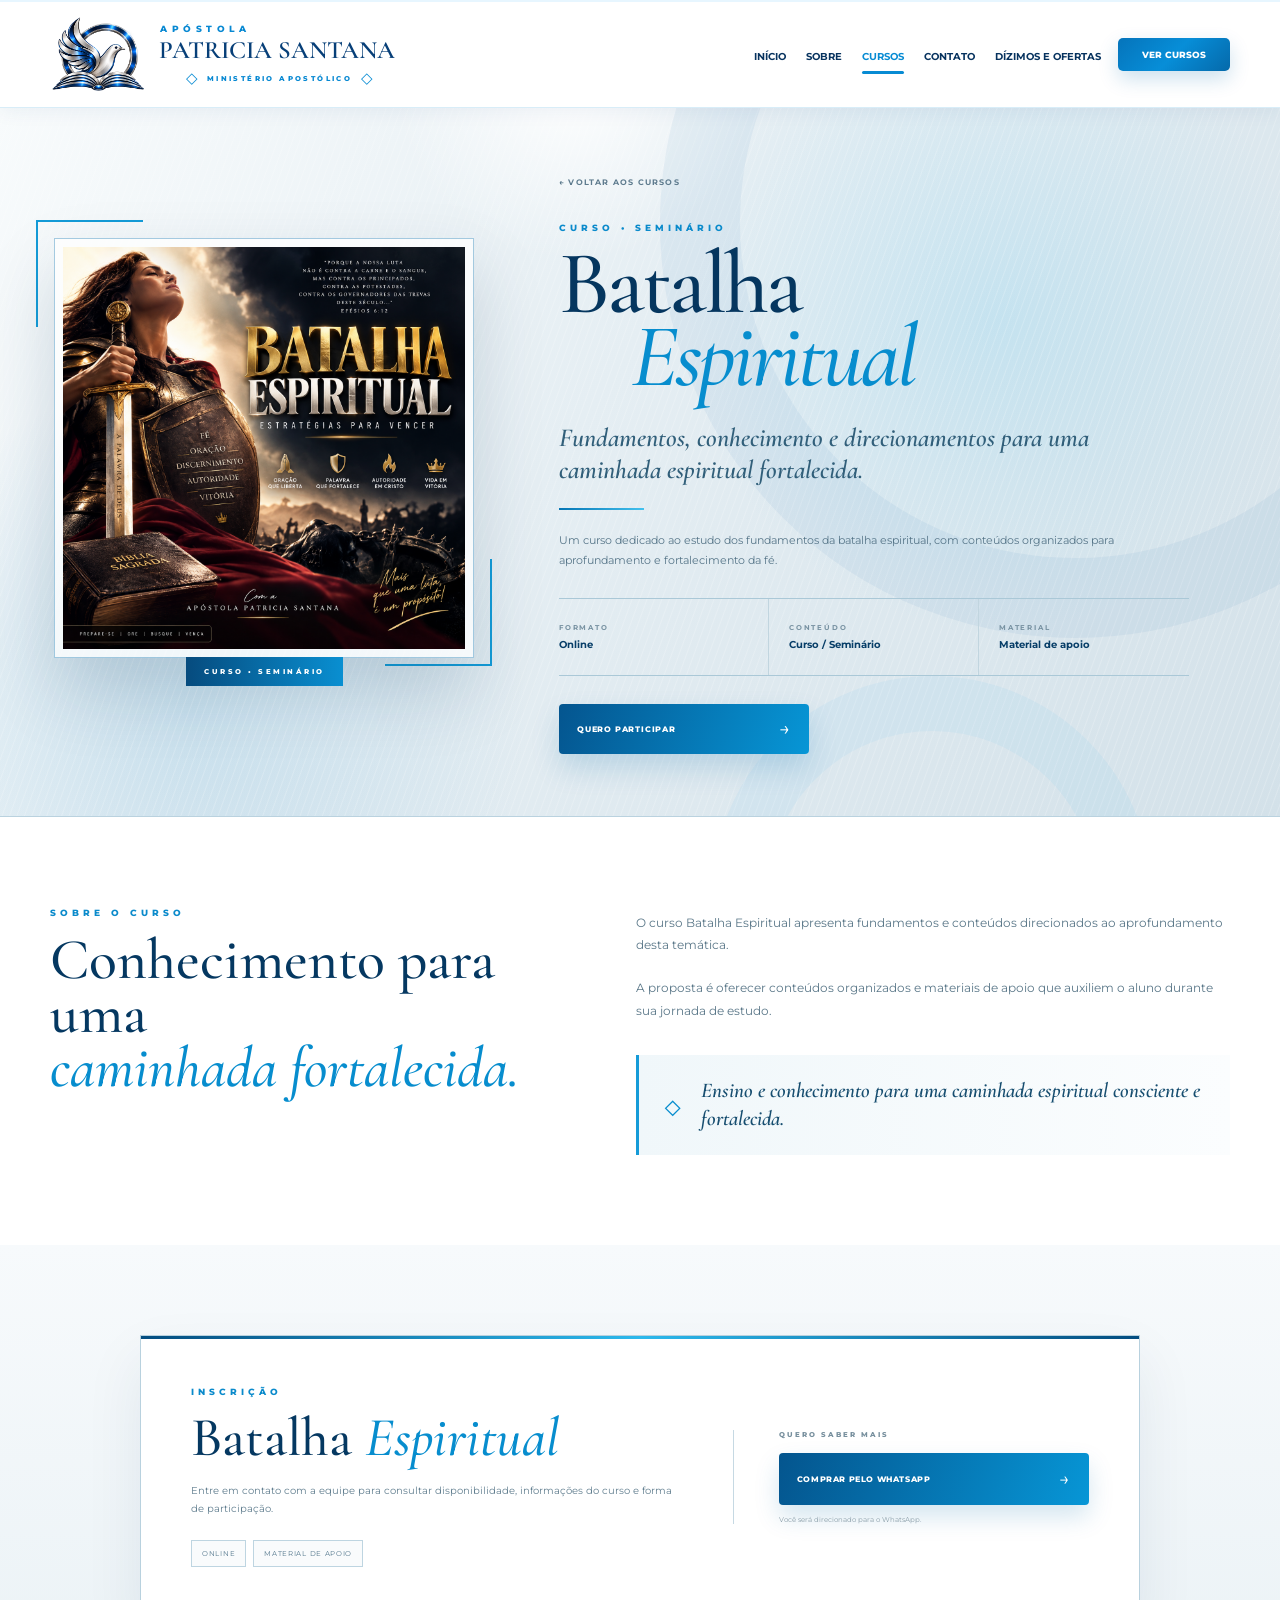
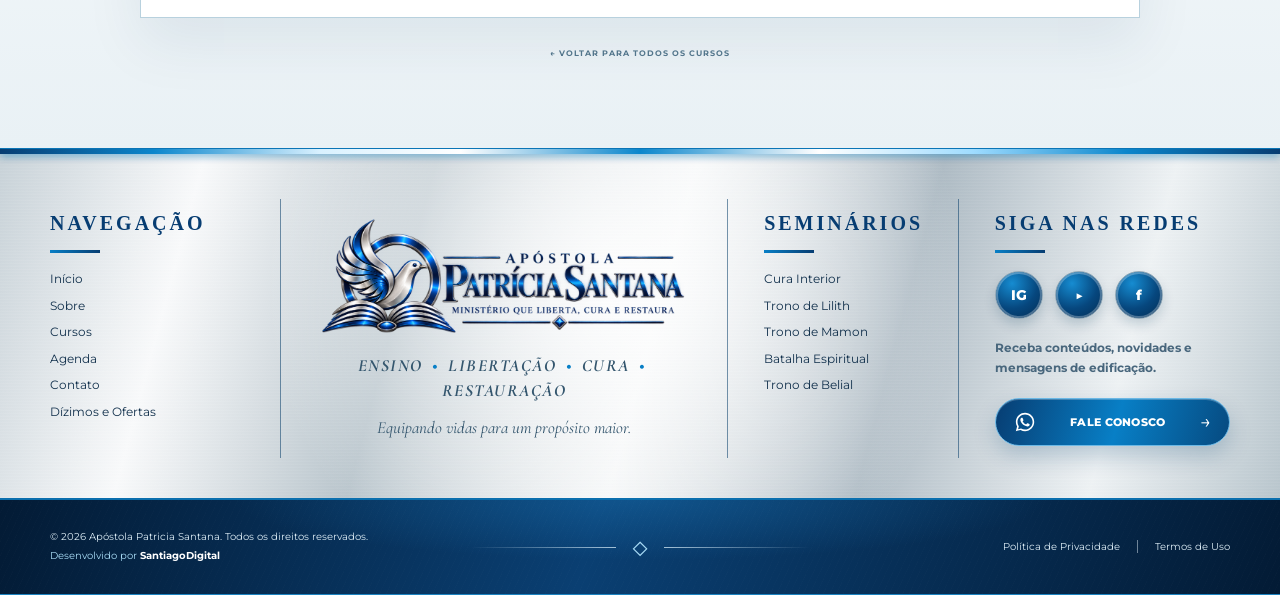
==== commit 3fc3422d: "Update batalha-espiritual.html" ====
--- a/batalha-espiritual.html
+++ b/batalha-espiritual.html
@@ -1,16 +1,24 @@
 <!DOCTYPE html>
 <html lang="pt-BR">
+
 <head>
     <meta charset="UTF-8">
     <meta name="viewport" content="width=device-width, initial-scale=1.0">
 
     <title>Batalha Espiritual | Apóstola Patricia Santana</title>
-    <meta name="description" content="Conheça o curso Batalha Espiritual da Apóstola Patricia Santana.">
+
+    <meta
+        name="description"
+        content="Conheça o curso Batalha Espiritual da Apóstola Patricia Santana."
+    >
 
     <link rel="preconnect" href="https://fonts.googleapis.com">
     <link rel="preconnect" href="https://fonts.gstatic.com" crossorigin>
 
-    <link href="https://fonts.googleapis.com/css2?family=Cormorant+Garamond:ital,wght@0,500;0,600;1,500;1,600&family=Montserrat:wght@400;500;600;700;800&display=swap" rel="stylesheet">
+    <link
+        href="https://fonts.googleapis.com/css2?family=Cormorant+Garamond:ital,wght@0,500;0,600;1,500;1,600&family=Montserrat:wght@400;500;600;700;800&display=swap"
+        rel="stylesheet"
+    >
 
     <link rel="stylesheet" href="style.css">
     <link rel="stylesheet" href="css/header.css?v=5">
@@ -24,6 +32,7 @@
 
 <main class="pagina-curso">
 
+    <!-- HERO -->
     <section class="curso-hero-detalhes">
 
         <div class="curso-hero-brilho curso-hero-brilho-1"></div>
@@ -34,7 +43,10 @@
             <div class="curso-hero-imagem">
 
                 <div class="curso-hero-imagem-moldura">
-                    <img src="batalha-espiritual.png" alt="Curso Batalha Espiritual">
+                    <img
+                        src="batalha-espiritual.png"
+                        alt="Curso Batalha Espiritual"
+                    >
                 </div>
 
                 <span class="curso-hero-imagem-legenda">
@@ -59,14 +71,16 @@
                 </h1>
 
                 <p class="curso-hero-frase">
-                    Fundamentos, conhecimento e direcionamentos para uma caminhada espiritual fortalecida.
+                    Fundamentos, conhecimento e direcionamentos para
+                    uma caminhada espiritual fortalecida.
                 </p>
 
                 <div class="curso-hero-linha"></div>
 
                 <p class="curso-hero-descricao">
-                    Um curso dedicado ao estudo dos fundamentos da batalha espiritual,
-                    com conteúdos organizados para aprofundamento e fortalecimento da fé.
+                    Um curso dedicado ao estudo dos fundamentos da
+                    batalha espiritual, com conteúdos organizados
+                    para aprofundamento e fortalecimento da fé.
                 </p>
 
                 <div class="curso-info-rapida">
@@ -88,14 +102,14 @@
 
                 </div>
 
-                <a class="curso-hero-cta"
-                   href="https://wa.me/5511987663744?text=Ol%C3%A1%21%20Gostaria%20de%20saber%20mais%20sobre%20o%20curso%20Batalha%20Espiritual."
-                   target="_blank"
-                   rel="noopener">
-
+                <a
+                    class="curso-hero-cta"
+                    href="https://wa.me/5511987663744?text=Ol%C3%A1%21%20Gostaria%20de%20saber%20mais%20sobre%20o%20curso%20Batalha%20Espiritual."
+                    target="_blank"
+                    rel="noopener"
+                >
                     <span>QUERO PARTICIPAR</span>
                     <b>→</b>
-
                 </a>
 
             </div>
@@ -105,6 +119,7 @@
     </section>
 
 
+    <!-- SOBRE -->
     <section class="curso-sobre">
 
         <div class="curso-detalhes-wrap curso-sobre-grid">
@@ -125,13 +140,15 @@
             <div class="curso-sobre-texto">
 
                 <p>
-                    O curso Batalha Espiritual apresenta fundamentos e conteúdos
-                    direcionados ao aprofundamento desta temática.
+                    O curso Batalha Espiritual apresenta fundamentos
+                    e conteúdos direcionados ao aprofundamento desta
+                    temática.
                 </p>
 
                 <p>
-                    A proposta é oferecer conteúdos organizados e materiais
-                    de apoio que auxiliem o aluno durante sua jornada de estudo.
+                    A proposta é oferecer conteúdos organizados e
+                    materiais de apoio que auxiliem o aluno durante
+                    sua jornada de estudo.
                 </p>
 
                 <div class="curso-frase-destaque">
@@ -152,120 +169,7 @@
     </section>
 
 
-    <section class="curso-conteudo-secao">
-
-        <div class="curso-detalhes-wrap">
-
-            <div class="curso-secao-cabecalho">
-
-                <p class="curso-detalhes-kicker">
-                    CONTEÚDO
-                </p>
-
-                <h2>
-                    O que você vai
-                    <em>encontrar.</em>
-                </h2>
-
-                <p>
-                    Uma estrutura de ensino preparada para facilitar o acompanhamento dos conteúdos.
-                </p>
-
-            </div>
-
-            <div class="curso-beneficios-grid">
-
-                <article class="curso-beneficio">
-                    <span class="curso-beneficio-numero">01</span>
-                    <div class="curso-beneficio-icone">◇</div>
-                    <h3>FUNDAMENTOS</h3>
-                    <p>Conteúdos introdutórios e fundamentos relacionados à batalha espiritual.</p>
-                </article>
-
-                <article class="curso-beneficio">
-                    <span class="curso-beneficio-numero">02</span>
-                    <div class="curso-beneficio-icone">◇</div>
-                    <h3>APROFUNDAMENTO</h3>
-                    <p>Temas organizados para ampliar o conhecimento sobre os assuntos apresentados.</p>
-                </article>
-
-                <article class="curso-beneficio">
-                    <span class="curso-beneficio-numero">03</span>
-                    <div class="curso-beneficio-icone">◇</div>
-                    <h3>MATERIAL DE APOIO</h3>
-                    <p>Materiais complementares para auxiliar durante os estudos.</p>
-                </article>
-
-                <article class="curso-beneficio">
-                    <span class="curso-beneficio-numero">04</span>
-                    <div class="curso-beneficio-icone">◇</div>
-                    <h3>ACESSO ORIENTADO</h3>
-                    <p>As informações necessárias para acesso são encaminhadas pela equipe.</p>
-                </article>
-
-            </div>
-
-        </div>
-
-    </section>
-
-
-    <section class="curso-publico">
-
-        <div class="curso-detalhes-wrap curso-publico-grid">
-
-            <div class="curso-publico-conteudo">
-
-                <p class="curso-detalhes-kicker">
-                    PARA QUEM É ESTE CURSO?
-                </p>
-
-                <h2>
-                    Para quem deseja
-                    <em>fortalecer sua caminhada.</em>
-                </h2>
-
-                <p class="curso-publico-intro">
-                    Este curso é direcionado a pessoas interessadas em conhecer
-                    e aprofundar os fundamentos relacionados à batalha espiritual.
-                </p>
-
-                <ul class="curso-publico-lista">
-
-                    <li><span>✓</span> Pessoas interessadas em conhecer os fundamentos do tema.</li>
-
-                    <li><span>✓</span> Alunos que desejam aprofundamento espiritual.</li>
-
-                    <li><span>✓</span> Pessoas interessadas em conteúdos de ensino e formação.</li>
-
-                    <li><span>✓</span> Quem deseja estudar com conteúdo organizado e material de apoio.</li>
-
-                </ul>
-
-            </div>
-
-            <div class="curso-publico-destaque">
-
-                <span class="curso-publico-simbolo">◇</span>
-
-                <p>ENSINO</p>
-                <i></i>
-
-                <p>CONHECIMENTO</p>
-                <i></i>
-
-                <p>FORTALECIMENTO</p>
-                <i></i>
-
-                <p>PROPÓSITO</p>
-
-            </div>
-
-        </div>
-
-    </section>
-
-
+    <!-- INSCRIÇÃO -->
     <section class="curso-inscricao">
 
         <div class="curso-detalhes-wrap">
@@ -284,8 +188,9 @@
                     </h2>
 
                     <p>
-                        Entre em contato com a equipe para consultar disponibilidade,
-                        informações do curso e forma de participação.
+                        Entre em contato com a equipe para consultar
+                        disponibilidade, informações do curso e forma
+                        de participação.
                     </p>
 
                     <div class="curso-inscricao-tags">
@@ -299,16 +204,18 @@
 
                     <p>QUERO SABER MAIS</p>
 
-                    <a href="https://wa.me/5511987663744?text=Ol%C3%A1%21%20Gostaria%20de%20saber%20mais%20e%20comprar%20o%20curso%20Batalha%20Espiritual."
-                       target="_blank"
-                       rel="noopener">
-
+                    <a
+                        href="https://wa.me/5511987663744?text=Ol%C3%A1%21%20Gostaria%20de%20saber%20mais%20e%20comprar%20o%20curso%20Batalha%20Espiritual."
+                        target="_blank"
+                        rel="noopener"
+                    >
                         COMPRAR PELO WHATSAPP
                         <span>→</span>
-
                     </a>
 
-                    <small>Você será direcionado para o WhatsApp.</small>
+                    <small>
+                        Você será direcionado para o WhatsApp.
+                    </small>
 
                 </div>
 
@@ -326,7 +233,7 @@
 
 <div id="site-footer-slot"></div>
 
-<script src="js/components.js?v=6"></script>
+<script src="js/components.js?v=7"></script>
 
 </body>
 </html>
